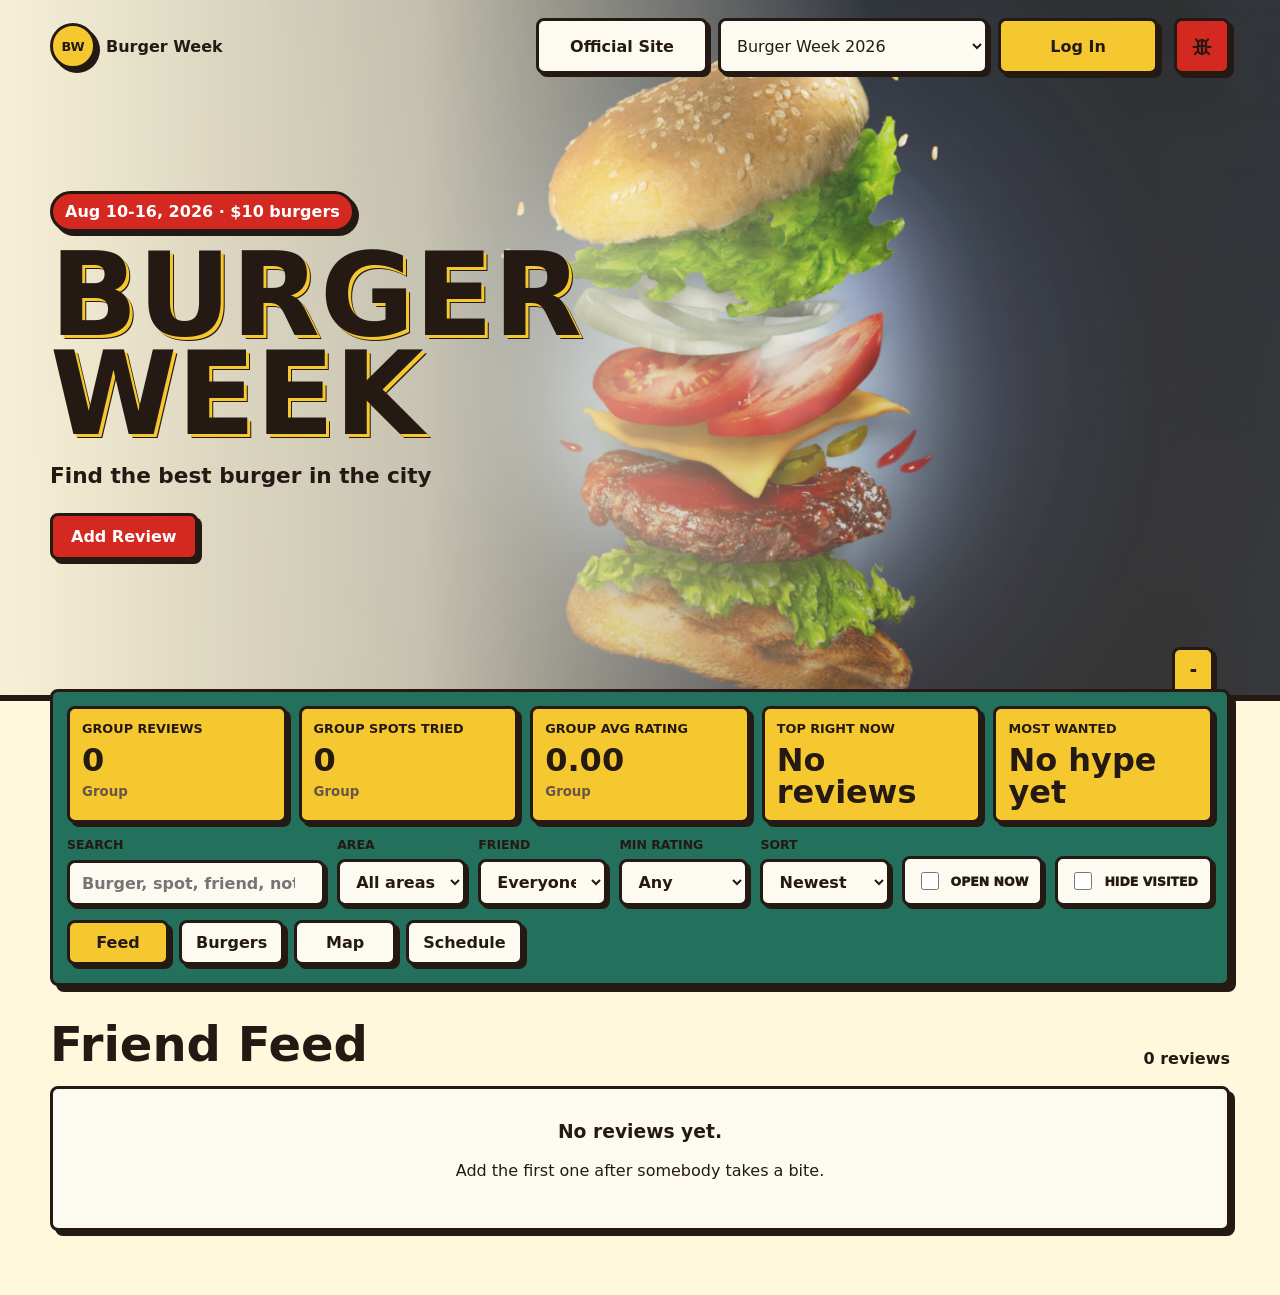
==== index.html @ 5ece4296 "force centering of vertical photos" ====
<!doctype html>
<html lang="en">
  <head>
    <meta charset="utf-8">
    <meta name="viewport" content="width=device-width, initial-scale=1">
    <meta name="theme-color" content="#f6c82f">
    <title>Burger Week</title>
    <link rel="icon" href="assets/icon.svg" type="image/svg+xml">
    <link rel="manifest" href="manifest.webmanifest">
    <link rel="stylesheet" href="assets/vendor/leaflet/leaflet.css">
    <link rel="stylesheet" href="styles.css?v=70">
  </head>
  <body>
    <header class="hero">
      <img src="assets/burger-counter-hero.png" alt="" class="hero-art">
      <div class="hero-shade"></div>
      <nav class="topbar" aria-label="Primary">
        <div class="topbar-brand-row">
          <a class="brand" href="#feed" aria-label="Burger Week home">
            <span class="brand-mark" aria-hidden="true">BW</span>
            <span>Burger Week</span>
          </a>
          <button class="feedback-button" id="feedbackButton" type="button" aria-label="Report a bug or request a feature">
            <svg viewBox="0 0 24 24" aria-hidden="true" focusable="false">
              <path d="M8 7.5 6 5.5M16 7.5l2-2M6 13H3.5M20.5 13H18M7 18l-2 2M17 18l2 2"></path>
              <path d="M8 10a4 4 0 0 1 8 0v6a4 4 0 0 1-8 0z"></path>
              <path d="M8 12h8M12 7v13"></path>
            </svg>
          </button>
        </div>
        <div class="topbar-actions">
          <a class="event-link" href="https://everout.com/portland/events/the-portland-mercurys-burger-week-2026/e222750/" target="_blank" rel="noreferrer">Official Site</a>
          <select id="eventPicker" aria-label="Event">
            <option value="burger-week-2026">Burger Week 2026</option>
            <!-- <option value="future-week-template">Future Week Template</option> -->
          </select>
          <button class="auth-button" id="authButton" type="button">Log In</button>
        </div>
      </nav>
      <div class="hero-copy">
        <p class="eyebrow">Aug 10-16, 2026 · $10 burgers</p>
        <h1>Burger Week</h1>
        <p class="lede">Find the best burger in the city</p>
        <button class="primary-action" id="openComposer" type="button">Add Review</button>
      </div>
    </header>

    <main>
      <section class="issue-banner" aria-label="Outstanding issues" hidden>
        <strong>Outstanding issues</strong>
      </section>

      <p class="app-status" id="appStatus" hidden></p>

      <section class="controls-band" id="controlsBand" aria-label="Review controls">
        <button class="controls-toggle" id="controlsToggle" type="button" aria-expanded="true" aria-controls="controlsContent" aria-label="Collapse stats and filters">
          <span aria-hidden="true">-</span>
        </button>
        <div class="controls-content" id="controlsContent">
          <div class="stats-grid" id="statsGrid"></div>
          <div class="toolbar">
            <label class="search">
              <span>Search</span>
              <input id="searchInput" type="search" placeholder="Burger, spot, friend, notes">
            </label>
            <label>
              <span>Area</span>
              <select id="neighborhoodFilter"></select>
            </label>
            <label>
              <span>Friend</span>
              <select id="friendFilter"></select>
            </label>
            <label>
              <span>Min rating</span>
              <select id="ratingFilter">
                <option value="0">Any</option>
                <option value="5">5 stars</option>
                <option value="4">4+ stars</option>
                <option value="3">3+ stars</option>
              </select>
            </label>
            <label>
              <span>Sort</span>
              <select id="sortSelect">
                <option value="recent">Newest</option>
                <option value="rating">Highest rated</option>
                <option value="restaurant">Restaurant A-Z</option>
                <option value="available">Available soonest</option>
              </select>
            </label>
            <label class="filter-check">
              <input id="openNowFilter" type="checkbox">
              <span>Open now</span>
            </label>
            <label class="filter-check">
              <input id="hideVisitedFilter" type="checkbox">
              <span>Hide visited</span>
            </label>
          </div>
        </div>
        <div class="tabs" role="tablist" aria-label="Views">
          <button class="tab is-active" type="button" data-view="feed" role="tab" aria-selected="true">Feed</button>
          <button class="tab" type="button" data-view="burgers" role="tab" aria-selected="false">Burgers</button>
          <button class="tab" type="button" data-view="map" role="tab" aria-selected="false">Map</button>
          <button class="tab" type="button" data-view="calendar" role="tab" aria-selected="false">Schedule</button>
        </div>
      </section>

      <section id="feedView" class="view is-active" aria-labelledby="feedTitle">
        <div class="section-heading">
          <h2 id="feedTitle">Friend Feed</h2>
          <p id="resultCount"></p>
        </div>
        <div class="review-grid" id="reviewGrid"></div>
      </section>

      <section id="burgersView" class="view" aria-labelledby="burgersTitle">
        <div class="section-heading">
          <h2 id="burgersTitle">Burger Board</h2>
          <p>Examine the options, mark the ones you want, hide the ones you don't.</p>
        </div>
        <div class="hype-list" id="hypeList" aria-label="Most hyped burgers"></div>
        <div class="board-filter-bar" aria-label="Burger Board filters">
          <select id="wantScopeFilter" aria-label="Filter Burger Board by wants">
            <option value="all">Show all burgers</option>
            <option value="personal">Show my wants</option>
            <option value="group">Show all wants</option>
          </select>
        </div>
        <div class="burger-list" id="burgerList"></div>
      </section>

      <section id="mapView" class="view" aria-labelledby="mapTitle">
        <div class="section-heading">
          <div>
            <h2 id="mapTitle">Map Preview</h2>
            <p>Grouped by area for fast route planning.</p>
          </div>
        </div>
        <fieldset class="map-options" aria-label="Map popup details">
          <legend>Map Details</legend>
          <label>
            <input type="checkbox" data-map-popup-option="hours" checked>
            <span>Show Hours</span>
          </label>
          <label>
            <input type="checkbox" data-map-popup-option="image">
            <span>Show Image</span>
          </label>
          <label>
            <input type="checkbox" data-map-popup-option="description" checked>
            <span>Show Description</span>
          </label>
          <label>
            <input type="checkbox" data-map-popup-option="avgRating" checked>
            <span>Show Avg Rating</span>
          </label>
          <label>
            <input type="checkbox" data-map-popup-option="totalVisitors" checked>
            <span>Show Total Visitors</span>
          </label>
          <label>
            <input type="checkbox" data-map-popup-option="mostWanted" checked>
            <span>Show Most Wanted</span>
          </label>
        </fieldset>
        <div class="map-shell">
          <div class="map-stage">
            <div class="portland-map" id="mapPins" aria-label="Burger locations by area"></div>
            <button class="map-fullscreen-toggle" id="mapFullscreenToggle" type="button" aria-pressed="false" aria-label="Open full screen map">
              <svg class="map-expand-icon" viewBox="0 0 24 24" aria-hidden="true" focusable="false">
                <path d="M8 3H3v5M16 3h5v5M8 21H3v-5M21 16v5h-5"></path>
                <path d="M3 3l6 6M21 3l-6 6M3 21l6-6M21 21l-6-6"></path>
              </svg>
              <svg class="map-collapse-icon" viewBox="0 0 24 24" aria-hidden="true" focusable="false">
                <path d="M9 3v6H3M15 3v6h6M9 21v-6H3M15 21v-6h6"></path>
                <path d="M9 9 3 3M15 9l6-6M9 15l-6 6M15 15l6 6"></path>
              </svg>
            </button>
          </div>
          <aside class="map-list" id="mapList"></aside>
        </div>
      </section>

      <section id="calendarView" class="view" aria-labelledby="calendarTitle">
        <div class="section-heading">
          <div>
            <h2 id="calendarTitle">Schedule</h2>
            <p>Track where you went and what you want to hit next.</p>
          </div>
          <button class="primary-action schedule-open-button" id="openScheduleForm" type="button">
            <span aria-hidden="true">+</span>
            <span>Add Stop</span>
          </button>
        </div>
        <div class="schedule-toolbar" aria-label="Schedule browser">
          <label>
            <span>Schedule</span>
            <select id="scheduleOwnerFilter"></select>
          </label>
        </div>
        <div class="schedule-day-tabs" id="scheduleDayTabs" role="tablist" aria-label="Schedule days"></div>
        <div class="schedule-list" id="scheduleList"></div>
      </section>
    </main>

    <button class="back-to-section" id="backToSection" type="button" aria-label="Back to current board heading" hidden>
      <span aria-hidden="true">↑</span>
      <span>Top</span>
    </button>

    <dialog id="reviewDialog" class="review-dialog">
      <form id="reviewForm" method="dialog">
        <div class="dialog-top">
          <h2 id="reviewDialogTitle">Add a Review</h2>
          <button class="icon-button" type="button" id="closeComposer" aria-label="Close">x</button>
        </div>
        <label>
          <span>Posting as</span>
          <input id="reviewerInput" name="reviewer" required readonly placeholder="Log in first">
        </label>
        <label>
          <span>Burger</span>
          <select id="burgerSelect" name="burgerId" required></select>
        </label>
        <fieldset class="star-field">
          <legend>Rating</legend>
          <div class="rating-scale-value">
            <output id="ratingOutput" for="starInput">5.00</output>
            <span>stars</span>
          </div>
          <input class="rating-slider" id="starInput" type="range" min="0" max="5" step="0.25" value="5" aria-label="Rating out of 5">
          <div class="rating-scale-labels" aria-hidden="true">
            <span>0</span>
            <span>5</span>
          </div>
          <input id="ratingInput" name="rating" type="hidden" value="5">
        </fieldset>
        <label>
          <span>Photo</span>
          <input id="photoInput" name="photo" type="file" accept="image/*">
        </label>
        <label>
          <span>Wait time</span>
          <select id="waitTimeInput" name="waitTime">
            <option value="">Not sure</option>
            <option value="immediate">Immediate (0-5 minutes)</option>
            <option value="standard">Standard (5-15 minutes)</option>
            <option value="long">Long (15-30 minutes)</option>
            <option value="very-long">Very Long (30+ minutes)</option>
          </select>
        </label>
        <p class="dialog-note review-status" id="reviewStatus" hidden></p>
        <label>
          <span>Notes</span>
          <textarea id="notesInput" name="notes" rows="4" placeholder="Sauce, texture, line length, would-order-again energy"></textarea>
        </label>
        <div class="dialog-actions">
          <button class="ghost-button" type="button" id="clearLocalData">Clear Local Reviews</button>
          <button class="primary-action" type="submit" id="postReviewButton" data-loading-label="Posting...">
            <span class="button-spinner" aria-hidden="true"></span>
            <span class="button-label">Post Review</span>
          </button>
        </div>
      </form>
    </dialog>

    <dialog id="loginDialog" class="review-dialog">
      <form id="loginForm" method="dialog">
        <div class="dialog-top">
          <h2>Log In</h2>
          <button class="icon-button" type="button" id="closeLogin" aria-label="Close">x</button>
        </div>
        <label>
          <span>Display name</span>
          <input id="loginNameInput" name="displayName" autocomplete="nickname" placeholder="Shown on reviews">
        </label>
        <label>
          <span>Email</span>
          <input id="loginEmailInput" name="email" type="email" autocomplete="email" required placeholder="you@example.com">
        </label>
        <label>
          <span>Password</span>
          <input id="loginPasswordInput" name="password" type="password" autocomplete="current-password" placeholder="Your password">
        </label>
        <p class="dialog-note" id="authStatus">Log in with email and password, or create an account if this is your first Burger Week visit.</p>
        <section class="profile-panel" aria-label="Hidden burgers">
          <div class="profile-panel-heading">
            <h3>Hidden Burgers</h3>
            <span id="hiddenCount">0 hidden</span>
          </div>
          <div class="hidden-list" id="hiddenList"></div>
        </section>
        <button class="text-button" type="button" id="resetPasswordButton">Forgot password?</button>
        <div class="dialog-actions">
          <button class="ghost-button" type="button" id="logoutButton">Log Out</button>
          <div class="auth-submit-actions">
            <button class="ghost-button test-login-button" type="button" id="testLoginButton" hidden>Continue as Test</button>
            <button class="ghost-button" type="submit" name="authIntent" value="signup">Create Account</button>
            <button class="primary-action" type="submit" name="authIntent" value="login">Log In</button>
          </div>
        </div>
      </form>
    </dialog>

    <dialog id="waitDialog" class="review-dialog">
      <form id="waitForm" method="dialog">
        <div class="dialog-top">
          <h2>Report Wait</h2>
          <button class="icon-button" type="button" id="closeWaitDialog" aria-label="Close">x</button>
        </div>
        <p class="dialog-note" id="waitBurgerName"></p>
        <label>
          <span>Wait time</span>
          <select id="waitReportSelect" name="waitTime" required>
            <option value="immediate">Immediate (0-5 minutes)</option>
            <option value="standard">Standard (5-15 minutes)</option>
            <option value="long">Long (15-30 minutes)</option>
            <option value="very-long">Very Long (30+ minutes)</option>
          </select>
        </label>
        <label>
          <span>Note</span>
          <textarea id="waitReportNoteInput" name="note" rows="3" placeholder="Line moved fast, ordering took a while, kitchen backed up"></textarea>
        </label>
        <div class="dialog-actions">
          <button class="ghost-button" type="button" id="cancelWaitReport">Cancel</button>
          <button class="primary-action" type="submit">Save Wait</button>
        </div>
      </form>
    </dialog>

    <dialog id="scheduleDialog" class="review-dialog schedule-dialog">
      <form class="schedule-form" id="scheduleForm" method="dialog">
        <div class="dialog-top schedule-dialog-top">
          <h2>Add Stop</h2>
          <button class="icon-button" type="button" id="closeScheduleForm" aria-label="Close">x</button>
        </div>
        <label>
          <span>Stop</span>
          <select id="scheduleBurgerSelect" name="burgerId" required></select>
        </label>
        <label>
          <span>Date</span>
          <input id="scheduleDateInput" name="date" type="date" required>
        </label>
        <label>
          <span>Time</span>
          <input id="scheduleTimeInput" name="time" type="time" required>
        </label>
        <label>
          <span>Status</span>
          <select id="scheduleStatusSelect" name="status">
            <option value="planned">Planned</option>
            <option value="visited">Visited</option>
          </select>
        </label>
        <label class="schedule-note-field">
          <span>Note</span>
          <input id="scheduleNoteInput" name="note" placeholder="Morning stop, 2:00 plan, quick snack run">
        </label>
        <div class="dialog-actions">
          <button class="ghost-button" type="button" id="cancelScheduleStop">Cancel</button>
          <button class="primary-action" type="submit">Add Stop</button>
        </div>
      </form>
    </dialog>

    <dialog id="feedbackDialog" class="review-dialog feedback-dialog">
      <form id="feedbackForm" method="dialog">
        <div class="dialog-top">
          <h2>Send Feedback</h2>
          <button class="icon-button" type="button" id="closeFeedbackDialog" aria-label="Close">x</button>
        </div>
        <fieldset class="feedback-type-field">
          <legend>Type</legend>
          <label>
            <input type="radio" name="feedbackType" value="bug" checked>
            <span>Bug report</span>
          </label>
          <label>
            <input type="radio" name="feedbackType" value="feature">
            <span>Feature request</span>
          </label>
        </fieldset>
        <label>
          <span>Message</span>
          <textarea id="feedbackMessageInput" name="message" rows="5" required placeholder="What happened, or what would you like to see?"></textarea>
        </label>
        <p class="dialog-note feedback-status" id="feedbackStatus" hidden></p>
        <div class="dialog-actions">
          <button class="ghost-button" type="button" id="cancelFeedback">Cancel</button>
          <button class="primary-action" type="submit" id="submitFeedbackButton" data-loading-label="Sending...">
            <span class="button-spinner" aria-hidden="true"></span>
            <span class="button-label">Send Feedback</span>
          </button>
        </div>
      </form>
    </dialog>

    <dialog id="imageDialog" class="image-dialog" aria-label="Burger photo preview">
      <button class="image-dialog-close" id="closeImageDialog" type="button" aria-label="Close photo preview">x</button>
      <figure>
        <img id="imageDialogPhoto" src="" alt="">
        <figcaption id="imageDialogCaption"></figcaption>
      </figure>
    </dialog>

    <template id="emptyTemplate">
      <div class="empty-state">
        <h3>No reviews yet.</h3>
        <p>Add the first one after somebody takes a bite.</p>
      </div>
    </template>

    <script src="https://cdn.jsdelivr.net/npm/@supabase/supabase-js@2.110.9/dist/umd/supabase.min.js" defer></script>
    <script src="assets/vendor/leaflet/leaflet.js" defer></script>
    <script src="config/supabase.js" defer></script>
    <script src="app.js?v=70" defer></script>
  </body>
</html>
---- assets/vendor/leaflet/leaflet.css ----
/* required styles */

.leaflet-pane,
.leaflet-tile,
.leaflet-marker-icon,
.leaflet-marker-shadow,
.leaflet-tile-container,
.leaflet-pane > svg,
.leaflet-pane > canvas,
.leaflet-zoom-box,
.leaflet-image-layer,
.leaflet-layer {
	position: absolute;
	left: 0;
	top: 0;
	}
.leaflet-container {
	overflow: hidden;
	}
.leaflet-tile,
.leaflet-marker-icon,
.leaflet-marker-shadow {
	-webkit-user-select: none;
	   -moz-user-select: none;
	        user-select: none;
	  -webkit-user-drag: none;
	}
/* Prevents IE11 from highlighting tiles in blue */
.leaflet-tile::selection {
	background: transparent;
}
/* Safari renders non-retina tile on retina better with this, but Chrome is worse */
.leaflet-safari .leaflet-tile {
	image-rendering: -webkit-optimize-contrast;
	}
/* hack that prevents hw layers "stretching" when loading new tiles */
.leaflet-safari .leaflet-tile-container {
	width: 1600px;
	height: 1600px;
	-webkit-transform-origin: 0 0;
	}
.leaflet-marker-icon,
.leaflet-marker-shadow {
	display: block;
	}
/* .leaflet-container svg: reset svg max-width decleration shipped in Joomla! (joomla.org) 3.x */
/* .leaflet-container img: map is broken in FF if you have max-width: 100% on tiles */
.leaflet-container .leaflet-overlay-pane svg {
	max-width: none !important;
	max-height: none !important;
	}
.leaflet-container .leaflet-marker-pane img,
.leaflet-container .leaflet-shadow-pane img,
.leaflet-container .leaflet-tile-pane img,
.leaflet-container img.leaflet-image-layer,
.leaflet-container .leaflet-tile {
	max-width: none !important;
	max-height: none !important;
	width: auto;
	padding: 0;
	}

.leaflet-container img.leaflet-tile {
	/* See: https://bugs.chromium.org/p/chromium/issues/detail?id=600120 */
	mix-blend-mode: plus-lighter;
}

.leaflet-container.leaflet-touch-zoom {
	-ms-touch-action: pan-x pan-y;
	touch-action: pan-x pan-y;
	}
.leaflet-container.leaflet-touch-drag {
	-ms-touch-action: pinch-zoom;
	/* Fallback for FF which doesn't support pinch-zoom */
	touch-action: none;
	touch-action: pinch-zoom;
}
.leaflet-container.leaflet-touch-drag.leaflet-touch-zoom {
	-ms-touch-action: none;
	touch-action: none;
}
.leaflet-container {
	-webkit-tap-highlight-color: transparent;
}
.leaflet-container a {
	-webkit-tap-highlight-color: rgba(51, 181, 229, 0.4);
}
.leaflet-tile {
	filter: inherit;
	visibility: hidden;
	}
.leaflet-tile-loaded {
	visibility: inherit;
	}
.leaflet-zoom-box {
	width: 0;
	height: 0;
	-moz-box-sizing: border-box;
	     box-sizing: border-box;
	z-index: 800;
	}
/* workaround for https://bugzilla.mozilla.org/show_bug.cgi?id=888319 */
.leaflet-overlay-pane svg {
	-moz-user-select: none;
	}

.leaflet-pane         { z-index: 400; }

.leaflet-tile-pane    { z-index: 200; }
.leaflet-overlay-pane { z-index: 400; }
.leaflet-shadow-pane  { z-index: 500; }
.leaflet-marker-pane  { z-index: 600; }
.leaflet-tooltip-pane   { z-index: 650; }
.leaflet-popup-pane   { z-index: 700; }

.leaflet-map-pane canvas { z-index: 100; }
.leaflet-map-pane svg    { z-index: 200; }

.leaflet-vml-shape {
	width: 1px;
	height: 1px;
	}
.lvml {
	behavior: url(#default#VML);
	display: inline-block;
	position: absolute;
	}


/* control positioning */

.leaflet-control {
	position: relative;
	z-index: 800;
	pointer-events: visiblePainted; /* IE 9-10 doesn't have auto */
	pointer-events: auto;
	}
.leaflet-top,
.leaflet-bottom {
	position: absolute;
	z-index: 1000;
	pointer-events: none;
	}
.leaflet-top {
	top: 0;
	}
.leaflet-right {
	right: 0;
	}
.leaflet-bottom {
	bottom: 0;
	}
.leaflet-left {
	left: 0;
	}
.leaflet-control {
	float: left;
	clear: both;
	}
.leaflet-right .leaflet-control {
	float: right;
	}
.leaflet-top .leaflet-control {
	margin-top: 10px;
	}
.leaflet-bottom .leaflet-control {
	margin-bottom: 10px;
	}
.leaflet-left .leaflet-control {
	margin-left: 10px;
	}
.leaflet-right .leaflet-control {
	margin-right: 10px;
	}


/* zoom and fade animations */

.leaflet-fade-anim .leaflet-popup {
	opacity: 0;
	-webkit-transition: opacity 0.2s linear;
	   -moz-transition: opacity 0.2s linear;
	        transition: opacity 0.2s linear;
	}
.leaflet-fade-anim .leaflet-map-pane .leaflet-popup {
	opacity: 1;
	}
.leaflet-zoom-animated {
	-webkit-transform-origin: 0 0;
	    -ms-transform-origin: 0 0;
	        transform-origin: 0 0;
	}
svg.leaflet-zoom-animated {
	will-change: transform;
}

.leaflet-zoom-anim .leaflet-zoom-animated {
	-webkit-transition: -webkit-transform 0.25s cubic-bezier(0,0,0.25,1);
	   -moz-transition:    -moz-transform 0.25s cubic-bezier(0,0,0.25,1);
	        transition:         transform 0.25s cubic-bezier(0,0,0.25,1);
	}
.leaflet-zoom-anim .leaflet-tile,
.leaflet-pan-anim .leaflet-tile {
	-webkit-transition: none;
	   -moz-transition: none;
	        transition: none;
	}

.leaflet-zoom-anim .leaflet-zoom-hide {
	visibility: hidden;
	}


/* cursors */

.leaflet-interactive {
	cursor: pointer;
	}
.leaflet-grab {
	cursor: -webkit-grab;
	cursor:    -moz-grab;
	cursor:         grab;
	}
.leaflet-crosshair,
.leaflet-crosshair .leaflet-interactive {
	cursor: crosshair;
	}
.leaflet-popup-pane,
.leaflet-control {
	cursor: auto;
	}
.leaflet-dragging .leaflet-grab,
.leaflet-dragging .leaflet-grab .leaflet-interactive,
.leaflet-dragging .leaflet-marker-draggable {
	cursor: move;
	cursor: -webkit-grabbing;
	cursor:    -moz-grabbing;
	cursor:         grabbing;
	}

/* marker & overlays interactivity */
.leaflet-marker-icon,
.leaflet-marker-shadow,
.leaflet-image-layer,
.leaflet-pane > svg path,
.leaflet-tile-container {
	pointer-events: none;
	}

.leaflet-marker-icon.leaflet-interactive,
.leaflet-image-layer.leaflet-interactive,
.leaflet-pane > svg path.leaflet-interactive,
svg.leaflet-image-layer.leaflet-interactive path {
	pointer-events: visiblePainted; /* IE 9-10 doesn't have auto */
	pointer-events: auto;
	}

/* visual tweaks */

.leaflet-container {
	background: #ddd;
	outline-offset: 1px;
	}
.leaflet-container a {
	color: #0078A8;
	}
.leaflet-zoom-box {
	border: 2px dotted #38f;
	background: rgba(255,255,255,0.5);
	}


/* general typography */
.leaflet-container {
	font-family: "Helvetica Neue", Arial, Helvetica, sans-serif;
	font-size: 12px;
	font-size: 0.75rem;
	line-height: 1.5;
	}


/* general toolbar styles */

.leaflet-bar {
	box-shadow: 0 1px 5px rgba(0,0,0,0.65);
	border-radius: 4px;
	}
.leaflet-bar a {
	background-color: #fff;
	border-bottom: 1px solid #ccc;
	width: 26px;
	height: 26px;
	line-height: 26px;
	display: block;
	text-align: center;
	text-decoration: none;
	color: black;
	}
.leaflet-bar a,
.leaflet-control-layers-toggle {
	background-position: 50% 50%;
	background-repeat: no-repeat;
	display: block;
	}
.leaflet-bar a:hover,
.leaflet-bar a:focus {
	background-color: #f4f4f4;
	}
.leaflet-bar a:first-child {
	border-top-left-radius: 4px;
	border-top-right-radius: 4px;
	}
.leaflet-bar a:last-child {
	border-bottom-left-radius: 4px;
	border-bottom-right-radius: 4px;
	border-bottom: none;
	}
.leaflet-bar a.leaflet-disabled {
	cursor: default;
	background-color: #f4f4f4;
	color: #bbb;
	}

.leaflet-touch .leaflet-bar a {
	width: 30px;
	height: 30px;
	line-height: 30px;
	}
.leaflet-touch .leaflet-bar a:first-child {
	border-top-left-radius: 2px;
	border-top-right-radius: 2px;
	}
.leaflet-touch .leaflet-bar a:last-child {
	border-bottom-left-radius: 2px;
	border-bottom-right-radius: 2px;
	}

/* zoom control */

.leaflet-control-zoom-in,
.leaflet-control-zoom-out {
	font: bold 18px 'Lucida Console', Monaco, monospace;
	text-indent: 1px;
	}

.leaflet-touch .leaflet-control-zoom-in, .leaflet-touch .leaflet-control-zoom-out  {
	font-size: 22px;
	}


/* layers control */

.leaflet-control-layers {
	box-shadow: 0 1px 5px rgba(0,0,0,0.4);
	background: #fff;
	border-radius: 5px;
	}
.leaflet-control-layers-toggle {
	background-image: url(images/layers.png);
	width: 36px;
	height: 36px;
	}
.leaflet-retina .leaflet-control-layers-toggle {
	background-image: url(images/layers-2x.png);
	background-size: 26px 26px;
	}
.leaflet-touch .leaflet-control-layers-toggle {
	width: 44px;
	height: 44px;
	}
.leaflet-control-layers .leaflet-control-layers-list,
.leaflet-control-layers-expanded .leaflet-control-layers-toggle {
	display: none;
	}
.leaflet-control-layers-expanded .leaflet-control-layers-list {
	display: block;
	position: relative;
	}
.leaflet-control-layers-expanded {
	padding: 6px 10px 6px 6px;
	color: #333;
	background: #fff;
	}
.leaflet-control-layers-scrollbar {
	overflow-y: scroll;
	overflow-x: hidden;
	padding-right: 5px;
	}
.leaflet-control-layers-selector {
	margin-top: 2px;
	position: relative;
	top: 1px;
	}
.leaflet-control-layers label {
	display: block;
	font-size: 13px;
	font-size: 1.08333em;
	}
.leaflet-control-layers-separator {
	height: 0;
	border-top: 1px solid #ddd;
	margin: 5px -10px 5px -6px;
	}

/* Default icon URLs */
.leaflet-default-icon-path { /* used only in path-guessing heuristic, see L.Icon.Default */
	background-image: url(images/marker-icon.png);
	}


/* attribution and scale controls */

.leaflet-container .leaflet-control-attribution {
	background: #fff;
	background: rgba(255, 255, 255, 0.8);
	margin: 0;
	}
.leaflet-control-attribution,
.leaflet-control-scale-line {
	padding: 0 5px;
	color: #333;
	line-height: 1.4;
	}
.leaflet-control-attribution a {
	text-decoration: none;
	}
.leaflet-control-attribution a:hover,
.leaflet-control-attribution a:focus {
	text-decoration: underline;
	}
.leaflet-attribution-flag {
	display: inline !important;
	vertical-align: baseline !important;
	width: 1em;
	height: 0.6669em;
	}
.leaflet-left .leaflet-control-scale {
	margin-left: 5px;
	}
.leaflet-bottom .leaflet-control-scale {
	margin-bottom: 5px;
	}
.leaflet-control-scale-line {
	border: 2px solid #777;
	border-top: none;
	line-height: 1.1;
	padding: 2px 5px 1px;
	white-space: nowrap;
	-moz-box-sizing: border-box;
	     box-sizing: border-box;
	background: rgba(255, 255, 255, 0.8);
	text-shadow: 1px 1px #fff;
	}
.leaflet-control-scale-line:not(:first-child) {
	border-top: 2px solid #777;
	border-bottom: none;
	margin-top: -2px;
	}
.leaflet-control-scale-line:not(:first-child):not(:last-child) {
	border-bottom: 2px solid #777;
	}

.leaflet-touch .leaflet-control-attribution,
.leaflet-touch .leaflet-control-layers,
.leaflet-touch .leaflet-bar {
	box-shadow: none;
	}
.leaflet-touch .leaflet-control-layers,
.leaflet-touch .leaflet-bar {
	border: 2px solid rgba(0,0,0,0.2);
	background-clip: padding-box;
	}


/* popup */

.leaflet-popup {
	position: absolute;
	text-align: center;
	margin-bottom: 20px;
	}
.leaflet-popup-content-wrapper {
	padding: 1px;
	text-align: left;
	border-radius: 12px;
	}
.leaflet-popup-content {
	margin: 13px 24px 13px 20px;
	line-height: 1.3;
	font-size: 13px;
	font-size: 1.08333em;
	min-height: 1px;
	}
.leaflet-popup-content p {
	margin: 17px 0;
	margin: 1.3em 0;
	}
.leaflet-popup-tip-container {
	width: 40px;
	height: 20px;
	position: absolute;
	left: 50%;
	margin-top: -1px;
	margin-left: -20px;
	overflow: hidden;
	pointer-events: none;
	}
.leaflet-popup-tip {
	width: 17px;
	height: 17px;
	padding: 1px;

	margin: -10px auto 0;
	pointer-events: auto;

	-webkit-transform: rotate(45deg);
	   -moz-transform: rotate(45deg);
	    -ms-transform: rotate(45deg);
	        transform: rotate(45deg);
	}
.leaflet-popup-content-wrapper,
.leaflet-popup-tip {
	background: white;
	color: #333;
	box-shadow: 0 3px 14px rgba(0,0,0,0.4);
	}
.leaflet-container a.leaflet-popup-close-button {
	position: absolute;
	top: 0;
	right: 0;
	border: none;
	text-align: center;
	width: 24px;
	height: 24px;
	font: 16px/24px Tahoma, Verdana, sans-serif;
	color: #757575;
	text-decoration: none;
	background: transparent;
	}
.leaflet-container a.leaflet-popup-close-button:hover,
.leaflet-container a.leaflet-popup-close-button:focus {
	color: #585858;
	}
.leaflet-popup-scrolled {
	overflow: auto;
	}

.leaflet-oldie .leaflet-popup-content-wrapper {
	-ms-zoom: 1;
	}
.leaflet-oldie .leaflet-popup-tip {
	width: 24px;
	margin: 0 auto;

	-ms-filter: "progid:DXImageTransform.Microsoft.Matrix(M11=0.70710678, M12=0.70710678, M21=-0.70710678, M22=0.70710678)";
	filter: progid:DXImageTransform.Microsoft.Matrix(M11=0.70710678, M12=0.70710678, M21=-0.70710678, M22=0.70710678);
	}

.leaflet-oldie .leaflet-control-zoom,
.leaflet-oldie .leaflet-control-layers,
.leaflet-oldie .leaflet-popup-content-wrapper,
.leaflet-oldie .leaflet-popup-tip {
	border: 1px solid #999;
	}


/* div icon */

.leaflet-div-icon {
	background: #fff;
	border: 1px solid #666;
	}


/* Tooltip */
/* Base styles for the element that has a tooltip */
.leaflet-tooltip {
	position: absolute;
	padding: 6px;
	background-color: #fff;
	border: 1px solid #fff;
	border-radius: 3px;
	color: #222;
	white-space: nowrap;
	-webkit-user-select: none;
	-moz-user-select: none;
	-ms-user-select: none;
	user-select: none;
	pointer-events: none;
	box-shadow: 0 1px 3px rgba(0,0,0,0.4);
	}
.leaflet-tooltip.leaflet-interactive {
	cursor: pointer;
	pointer-events: auto;
	}
.leaflet-tooltip-top:before,
.leaflet-tooltip-bottom:before,
.leaflet-tooltip-left:before,
.leaflet-tooltip-right:before {
	position: absolute;
	pointer-events: none;
	border: 6px solid transparent;
	background: transparent;
	content: "";
	}

/* Directions */

.leaflet-tooltip-bottom {
	margin-top: 6px;
}
.leaflet-tooltip-top {
	margin-top: -6px;
}
.leaflet-tooltip-bottom:before,
.leaflet-tooltip-top:before {
	left: 50%;
	margin-left: -6px;
	}
.leaflet-tooltip-top:before {
	bottom: 0;
	margin-bottom: -12px;
	border-top-color: #fff;
	}
.leaflet-tooltip-bottom:before {
	top: 0;
	margin-top: -12px;
	margin-left: -6px;
	border-bottom-color: #fff;
	}
.leaflet-tooltip-left {
	margin-left: -6px;
}
.leaflet-tooltip-right {
	margin-left: 6px;
}
.leaflet-tooltip-left:before,
.leaflet-tooltip-right:before {
	top: 50%;
	margin-top: -6px;
	}
.leaflet-tooltip-left:before {
	right: 0;
	margin-right: -12px;
	border-left-color: #fff;
	}
.leaflet-tooltip-right:before {
	left: 0;
	margin-left: -12px;
	border-right-color: #fff;
	}

/* Printing */

@media print {
	/* Prevent printers from removing background-images of controls. */
	.leaflet-control {
		-webkit-print-color-adjust: exact;
		print-color-adjust: exact;
		}
	}
---- styles.css ----
:root {
  color-scheme: light;
  --bun: #f6c82f;
  --bun-deep: #df9e18;
  --ketchup: #d32920;
  --ketchup-dark: #9f1d18;
  --pickle: #23705d;
  --pickle-bright: #2f9f8a;
  --ink: #251914;
  --paper: #fff8dd;
  --plate: #fdfbf1;
  --shadow: rgba(37, 25, 20, 0.22);
  --line: 3px solid var(--ink);
  font-family: Inter, ui-sans-serif, system-ui, -apple-system, BlinkMacSystemFont, "Segoe UI", sans-serif;
}

* {
  box-sizing: border-box;
}

html {
  scroll-behavior: smooth;
}

body {
  margin: 0;
  background: var(--paper);
  color: var(--ink);
}

button,
input,
select,
textarea {
  font: inherit;
}

button {
  cursor: pointer;
}

.hero {
  position: relative;
  min-height: clamp(560px, 76vh, 740px);
  overflow: hidden;
  border-bottom: 6px solid var(--ink);
  isolation: isolate;
}

.hero-art,
.hero-shade {
  position: absolute;
  inset: 0;
}

.hero-art {
  width: 100%;
  height: 100%;
  object-fit: cover;
  object-position: center;
  z-index: -2;
}

.hero-shade {
  background:
    linear-gradient(90deg, rgba(255, 248, 221, 0.97) 0%, rgba(255, 248, 221, 0.76) 33%, rgba(255, 248, 221, 0.16) 68%),
    linear-gradient(0deg, rgba(37, 25, 20, 0.28), rgba(37, 25, 20, 0));
  z-index: -1;
}

.topbar {
  display: grid;
  grid-template-columns: auto minmax(0, 1fr) auto;
  align-items: center;
  gap: 16px;
  width: min(1180px, calc(100% - 32px));
  margin: 0 auto;
  padding: 18px 0;
}

.topbar-brand-row {
  display: contents;
  min-width: 0;
}

.brand {
  display: inline-flex;
  align-items: center;
  gap: 10px;
  color: var(--ink);
  font-weight: 900;
  text-decoration: none;
  letter-spacing: 0;
}

.brand-mark {
  display: grid;
  place-items: center;
  width: 46px;
  height: 46px;
  border: var(--line);
  border-radius: 50%;
  background: var(--bun);
  box-shadow: 4px 4px 0 var(--ink);
  font-size: 0.8rem;
}

.topbar select,
.auth-button,
.feedback-button,
.event-link,
.toolbar input,
.toolbar select,
.review-dialog input,
.review-dialog select,
.review-dialog textarea {
  width: 100%;
  min-height: 44px;
  border: var(--line);
  border-radius: 8px;
  background: var(--plate);
  color: var(--ink);
  padding: 10px 12px;
  box-shadow: 3px 3px 0 var(--ink);
}

.topbar-actions {
  display: flex;
  align-items: center;
  justify-content: flex-end;
  grid-column: 2;
  grid-row: 1;
  gap: 10px;
  min-width: 0;
  width: 100%;
}

.topbar select {
  max-width: 230px;
}

.event-link,
.auth-button,
.feedback-button {
  display: inline-grid;
  place-items: center;
  min-height: 44px;
  padding: 8px 12px;
  text-decoration: none;
  font-weight: 900;
}

.event-link {
  background: var(--plate);
  color: var(--ink);
}

.auth-button {
  background: var(--bun);
}

.feedback-button {
  grid-column: 3;
  grid-row: 1;
  width: 48px;
  min-width: 48px;
  padding: 8px;
  background: var(--ketchup);
  color: white;
}

.feedback-button svg {
  width: 24px;
  height: 24px;
  fill: none;
  stroke: currentColor;
  stroke-width: 2.2;
  stroke-linecap: round;
  stroke-linejoin: round;
}

@media (min-width: 721px) {
  .topbar-actions > * {
    flex: 0 0 auto;
  }

  .event-link,
  .topbar select,
  .feedback-button,
  .auth-button {
    height: 56px;
    min-height: 56px;
    white-space: nowrap;
  }

  .event-link {
    width: 172px;
  }

  .topbar select {
    width: 270px;
    max-width: none;
  }

  .feedback-button {
    width: 56px;
  }

  .auth-button {
    width: 160px;
  }
}

.hero-copy {
  width: min(1180px, calc(100% - 32px));
  margin: 0 auto;
  padding-top: clamp(58px, 11vh, 104px);
  padding-bottom: clamp(96px, 15vh, 148px);
}

.eyebrow {
  width: fit-content;
  margin: 0 0 14px;
  padding: 8px 12px;
  background: var(--ketchup);
  color: white;
  border: var(--line);
  border-radius: 999px;
  box-shadow: 4px 4px 0 var(--ink);
  font-weight: 800;
}

h1,
h2,
h3,
p {
  margin-top: 0;
}

h1 {
  max-width: 780px;
  margin-bottom: 16px;
  font-size: clamp(3.5rem, 9vw, 8.5rem);
  line-height: 0.86;
  letter-spacing: 0;
  text-transform: uppercase;
  text-shadow: 3px 3px 0 var(--bun), 4px 4px 0 var(--ink);
}

.lede {
  max-width: 560px;
  margin-bottom: 22px;
  font-size: clamp(1.05rem, 2.2vw, 1.35rem);
  line-height: 1.45;
  font-weight: 700;
}

.primary-action,
.ghost-button,
.tab,
.icon-button,
.feedback-button,
.auth-button,
.map-fullscreen-toggle {
  min-height: 44px;
  border: var(--line);
  border-radius: 8px;
  color: var(--ink);
  font-weight: 900;
  box-shadow: 4px 4px 0 var(--ink);
}

.primary-action {
  display: inline-flex;
  align-items: center;
  justify-content: center;
  gap: 8px;
  background: var(--ketchup);
  color: white;
  padding: 11px 18px;
}

.ghost-button {
  display: inline-flex;
  align-items: center;
  justify-content: center;
  gap: 8px;
  background: var(--plate);
  padding: 10px 14px;
}

.button-spinner {
  display: none;
  width: 16px;
  height: 16px;
  flex: 0 0 16px;
  border: 3px solid currentColor;
  border-right-color: transparent;
  border-radius: 50%;
  animation: button-spin 0.75s linear infinite;
}

.button-label {
  display: inline-block;
}

.primary-action.is-loading,
.ghost-button.is-loading,
.delete-review-button.is-loading {
  opacity: 0.84;
}

.primary-action.is-loading .button-spinner,
.ghost-button.is-loading .button-spinner,
.delete-review-button.is-loading .button-spinner {
  display: inline-block;
}

.primary-action:disabled,
.ghost-button:disabled,
.delete-review-button:disabled {
  cursor: wait;
}

@keyframes button-spin {
  to {
    transform: rotate(1turn);
  }
}

main {
  width: min(1180px, calc(100% - 32px));
  margin: -62px auto 64px;
  position: relative;
  z-index: 2;
}

.issue-banner {
  display: grid;
  gap: 10px;
  margin-bottom: 10px;
  padding: 14px;
  border: var(--line);
  border-radius: 8px;
  background: #fff3bf;
  box-shadow: 5px 5px 0 var(--ink);
}

.issue-banner[hidden] {
  display: none;
}

.issue-banner strong {
  font-size: 1rem;
  font-weight: 950;
  text-transform: uppercase;
}

.issue-banner ul {
  display: flex;
  flex-wrap: wrap;
  gap: 8px;
  margin: 0;
  padding: 0;
  list-style: none;
}

.issue-banner li {
  border: 2px solid var(--ink);
  border-radius: 999px;
  background: var(--plate);
  padding: 6px 10px;
  font-size: 0.86rem;
  font-weight: 900;
}

.app-status {
  margin: 0 0 18px;
  padding: 10px 12px;
  border: var(--line);
  border-radius: 8px;
  background: #e9fff9;
  box-shadow: 4px 4px 0 var(--ink);
  font-weight: 900;
}

.app-status.is-error {
  background: #ffe4df;
  color: var(--ketchup-dark);
}

.back-to-section {
  position: fixed;
  right: max(16px, env(safe-area-inset-right));
  bottom: max(18px, env(safe-area-inset-bottom));
  z-index: 20;
  display: inline-flex;
  align-items: center;
  gap: 6px;
  min-height: 42px;
  border: var(--line);
  border-radius: 999px;
  background: var(--bun);
  color: var(--ink);
  padding: 8px 12px;
  box-shadow: 4px 4px 0 var(--ink);
  font-size: 0.84rem;
  font-weight: 950;
  opacity: 0;
  pointer-events: none;
  transform: translateY(10px);
  transition: opacity 0.16s ease, transform 0.16s ease;
}

.back-to-section.is-visible {
  opacity: 1;
  pointer-events: auto;
  transform: translateY(0);
}

.back-to-section[hidden] {
  display: none;
}

.section-heading h2:focus {
  outline: none;
}

.controls-band {
  position: relative;
  margin-top: 50px;
  padding: 14px;
  background: var(--pickle);
  border: var(--line);
  border-radius: 8px;
  box-shadow: 6px 6px 0 var(--ink);
}

.controls-toggle,
.hype-toggle {
  display: grid;
  place-items: center;
  width: 42px;
  height: 42px;
  border: var(--line);
  border-radius: 8px;
  background: var(--bun);
  color: var(--ink);
  box-shadow: 3px 3px 0 var(--ink);
  font-weight: 950;
}

.controls-toggle {
  position: absolute;
  bottom: calc(100% + 3px);
  right: 13px;
  z-index: 2;
  border-bottom: 0;
  border-bottom-left-radius: 0;
  border-bottom-right-radius: 0;
}

.controls-band.is-collapsed .tabs {
  margin-top: 0;
}

.stats-grid {
  display: grid;
  grid-template-columns: repeat(auto-fit, minmax(150px, 1fr));
  gap: 12px;
  margin-bottom: 14px;
}

.stat-card {
  display: grid;
  align-content: start;
  min-height: 94px;
  padding: 12px;
  background: var(--bun);
  border: var(--line);
  border-radius: 8px;
  box-shadow: 4px 4px 0 var(--ink);
  color: var(--ink);
  text-align: left;
  font: inherit;
}

.stat-button {
  width: 100%;
  appearance: none;
  cursor: pointer;
}

.stat-button:hover,
.stat-button:focus-visible {
  outline: 4px solid var(--plate);
  outline-offset: 3px;
}

.stat-card span {
  display: block;
  margin-bottom: 8px;
  font-size: 0.8rem;
  font-weight: 900;
  text-transform: uppercase;
}

.stat-card strong {
  display: block;
  font-size: clamp(1.2rem, 3vw, 2rem);
  line-height: 1;
}

.stat-card small {
  display: block;
  margin-top: 8px;
  color: #6a5448;
  font-weight: 900;
}

.toolbar {
  display: grid;
  grid-template-columns: minmax(220px, 2fr) repeat(4, minmax(120px, 1fr)) repeat(2, minmax(128px, auto));
  gap: 12px;
}

.board-filter-bar,
.schedule-toolbar {
  display: flex;
  justify-content: flex-end;
  gap: 12px;
  margin-bottom: 18px;
}

.schedule-toolbar label {
  width: min(100%, 260px);
}

.board-filter-bar select,
.schedule-toolbar select {
  width: 100%;
  min-height: 44px;
  border: var(--line);
  border-radius: 8px;
  background: var(--plate);
  color: var(--ink);
  padding: 10px 12px;
  box-shadow: 3px 3px 0 var(--ink);
}

.board-filter-bar select {
  width: min(100%, 260px);
}

.filter-check {
  display: flex;
  align-items: center;
  align-self: end;
  gap: 9px;
  min-height: 44px;
  border: var(--line);
  border-radius: 8px;
  background: var(--plate);
  padding: 10px 12px;
  box-shadow: 3px 3px 0 var(--ink);
}

.filter-check input {
  width: 18px;
  min-height: 18px;
  flex: 0 0 18px;
  border: 2px solid var(--ink);
  box-shadow: none;
  accent-color: var(--ketchup);
}

.filter-check span {
  font-weight: 950;
}

label {
  display: grid;
  gap: 7px;
  font-weight: 900;
}

label span,
legend {
  font-size: 0.78rem;
  text-transform: uppercase;
}

.tabs {
  display: flex;
  gap: 10px;
  margin-top: 14px;
  overflow-x: auto;
  padding-bottom: 4px;
}

.tab {
  flex: 0 0 auto;
  min-width: 102px;
  background: var(--plate);
  padding: 10px 14px;
}

.tab.is-active {
  background: var(--bun);
}

.view {
  display: none;
  padding-top: 34px;
}

.view.is-active {
  display: block;
}

.section-heading {
  display: flex;
  align-items: end;
  justify-content: space-between;
  gap: 20px;
  margin-bottom: 18px;
}

.section-heading h2 {
  margin: 0;
  font-size: clamp(1.8rem, 4vw, 3rem);
  line-height: 1;
}

.section-heading p {
  margin: 0;
  font-weight: 800;
}

.review-grid {
  display: grid;
  grid-template-columns: repeat(3, minmax(0, 1fr));
  gap: 18px;
}

.review-card,
.burger-row,
.hype-card,
.hype-empty,
.day-card,
.map-list-item,
.empty-state {
  background: var(--plate);
  border: var(--line);
  border-radius: 8px;
  box-shadow: 5px 5px 0 var(--ink);
}

.review-card {
  overflow: hidden;
}

.review-card.is-highlighted {
  outline: 5px solid var(--bun);
  outline-offset: 4px;
}

.photo-frame {
  position: relative;
  display: grid;
  place-items: center;
  width: 100%;
  aspect-ratio: 4 / 3;
  background: var(--bun);
  border-bottom: var(--line);
  overflow: hidden;
}

.review-photo-button {
  cursor: zoom-in;
}

.photo-toggle {
  position: absolute;
  top: 10px;
  right: 10px;
  display: grid;
  place-items: center;
  width: 42px;
  height: 42px;
  border: var(--line);
  border-radius: 8px;
  background: var(--bun);
  color: var(--ink);
  box-shadow: 3px 3px 0 var(--ink);
  font-size: 1rem;
  font-weight: 900;
  cursor: pointer;
  z-index: 2;
}

.photo-source {
  position: absolute;
  left: 10px;
  bottom: 10px;
  border: 2px solid var(--ink);
  border-radius: 999px;
  background: rgba(255, 248, 221, 0.92);
  padding: 5px 8px;
  font-size: 0.72rem;
  font-weight: 900;
}

.photo-frame img {
  width: 100%;
  height: 100%;
  object-fit: cover;
  object-position: center;
}

.review-photo-button.friend-photo-frame img {
  object-position: center 72%;
}

.review-photo-button.friend-photo-frame.is-portrait-photo img {
  object-position: center 78%;
}

.photo-frame.placeholder-art img {
  width: min(78%, 250px);
  height: min(78%, 250px);
  object-fit: contain;
  object-position: center;
}

.placeholder-photo span {
  display: grid;
  place-items: center;
  width: 78px;
  height: 78px;
  border: var(--line);
  border-radius: 50%;
  background: var(--ketchup);
  color: white;
  font-weight: 900;
  font-size: 1.4rem;
  box-shadow: 4px 4px 0 var(--ink);
}

.review-body {
  padding: 14px;
}

.review-meta,
.rating-row,
.tag-row {
  display: flex;
  align-items: center;
  gap: 8px;
  flex-wrap: wrap;
}

.review-meta {
  justify-content: space-between;
  margin-bottom: 9px;
  font-size: 0.84rem;
  font-weight: 900;
}

.reviewer-filter {
  appearance: none;
  border: 0;
  background: transparent;
  color: var(--ketchup-dark);
  padding: 0;
  font-weight: 950;
  text-decoration: underline;
  text-decoration-thickness: 2px;
  text-underline-offset: 3px;
  box-shadow: none;
}

.review-card-title {
  display: grid;
  grid-template-columns: minmax(0, 1fr) auto;
  align-items: start;
  gap: 10px;
}

.review-card-title h3 {
  min-width: 0;
}

.burger-name-link {
  width: fit-content;
  min-height: 0;
  border: 0;
  background: transparent;
  color: #6a5448;
  padding: 0;
  box-shadow: none;
  text-align: left;
  text-decoration: underline;
  text-decoration-thickness: 2px;
  text-underline-offset: 3px;
}

.quick-links {
  display: inline-flex;
  gap: 8px;
}

.quick-links a {
  display: grid;
  place-items: center;
  width: 38px;
  height: 38px;
  border: var(--line);
  border-radius: 8px;
  background: var(--bun);
  color: var(--ink);
  text-decoration: none;
  box-shadow: 3px 3px 0 var(--ink);
  font-weight: 900;
}

.review-meta time {
  color: #6a5448;
}

.review-body h3,
.burger-row h3,
.day-card h3 {
  margin-bottom: 4px;
  font-size: 1.25rem;
}

.burger-name {
  margin-bottom: 10px;
  color: #6a5448;
  font-weight: 800;
}

.review-copy-tools {
  display: inline-flex;
  gap: 6px;
  margin-bottom: 10px;
  padding: 4px;
  border: 2px solid var(--ink);
  border-radius: 8px;
  background: #efe5d6;
}

.text-toggle {
  min-height: 30px;
  border: 0;
  border-radius: 6px;
  background: transparent;
  color: var(--ink);
  padding: 4px 8px;
  box-shadow: none;
  font-size: 0.78rem;
  font-weight: 950;
}

.text-toggle.is-active {
  background: var(--bun);
}

.review-copy {
  white-space: pre-line;
}

.rating-row {
  margin-bottom: 10px;
  font-size: 1.1rem;
}

.rating-row .star-glyph {
  background: linear-gradient(to right, var(--bun-deep) 0, var(--bun-deep) var(--star-fill), #d2b48b var(--star-fill), #d2b48b 100%);
  background-clip: text;
  -webkit-background-clip: text;
  color: transparent;
  -webkit-text-fill-color: transparent;
}

.wait-pill {
  border: 2px solid var(--ink);
  border-radius: 999px;
  background: #fff3bf;
  color: var(--ink);
  padding: 4px 8px;
  font-size: 0.78rem;
  font-weight: 900;
}

.tag-row {
  margin-top: 12px;
}

.tag-row span {
  border: 2px solid var(--ink);
  border-radius: 999px;
  background: #e9fff9;
  padding: 5px 8px;
  font-size: 0.78rem;
  font-weight: 900;
}

.review-actions {
  display: flex;
  align-items: center;
  justify-content: space-between;
  gap: 10px;
  margin-top: 12px;
}

.delete-review-button {
  display: inline-flex;
  align-items: center;
  justify-content: center;
  gap: 8px;
  min-height: 38px;
  border: var(--line);
  border-radius: 8px;
  background: var(--ketchup);
  color: white;
  padding: 7px 10px;
  box-shadow: 2px 2px 0 var(--ink);
  font-weight: 950;
}

.reaction-panel {
  display: grid;
  gap: 10px;
  margin-top: 12px;
  padding-top: 12px;
  border-top: 2px solid rgba(37, 25, 20, 0.22);
}

.reaction-actions {
  display: grid;
  grid-template-columns: auto minmax(0, 1fr);
  align-items: center;
  justify-content: space-between;
  gap: 10px;
  color: #6a5448;
  font-weight: 900;
}

.like-button {
  display: inline-flex;
  align-items: center;
  gap: 6px;
  width: fit-content;
  min-height: 30px;
  border: 0;
  background: transparent;
  color: var(--ink);
  padding: 0;
  box-shadow: none;
  font-weight: 950;
}

.like-button span {
  color: var(--ketchup-dark);
  font-size: 1.2rem;
  line-height: 1;
}

.like-button.is-liked {
  color: var(--ink);
}

.like-button.is-liked span {
  color: var(--ketchup);
}

.comment-toggle {
  justify-self: end;
  min-height: 30px;
  border: 0;
  background: transparent;
  color: #6a5448;
  padding: 0;
  box-shadow: none;
  font-weight: 950;
  text-align: right;
}

.like-button:hover,
.like-button:focus-visible,
.comment-toggle:hover,
.comment-toggle:focus-visible {
  color: var(--ketchup-dark);
  text-decoration: underline;
  text-decoration-thickness: 2px;
  text-underline-offset: 3px;
}

.comment-panel {
  display: grid;
  gap: 10px;
}

.comment-list {
  display: grid;
  gap: 8px;
}

.comment-empty {
  margin: 0;
  color: #6a5448;
  font-weight: 800;
}

.comment-item {
  display: grid;
  gap: 4px;
  padding: 9px;
  border: 2px solid var(--ink);
  border-radius: 8px;
  background: var(--paper);
}

.comment-item div {
  display: flex;
  align-items: baseline;
  justify-content: space-between;
  gap: 8px;
}

.comment-item time {
  color: #6a5448;
  font-size: 0.72rem;
  font-weight: 800;
}

.comment-item p {
  margin: 0;
  color: var(--ink);
  font-weight: 750;
}

.comment-delete-button {
  width: fit-content;
  min-height: 0;
  padding: 0;
  justify-self: end;
  box-shadow: none;
}

.comment-form {
  display: grid;
  grid-template-columns: minmax(0, 1fr) auto;
  align-items: end;
  gap: 8px;
}

.comment-form input {
  width: 100%;
  min-height: 38px;
  border: 2px solid var(--ink);
  border-radius: 8px;
  background: var(--paper);
  color: var(--ink);
  padding: 8px 10px;
}

.feed-load-more {
  grid-column: 1 / -1;
  display: grid;
  place-items: center;
  padding: 8px;
}

.burger-list {
  display: grid;
  gap: 14px;
}

.hype-list {
  display: grid;
  gap: 12px;
  margin-bottom: 18px;
}

.hype-heading {
  display: flex;
  align-items: center;
  justify-content: space-between;
  gap: 12px;
}

.hype-heading h3 {
  margin: 0;
  font-size: 1.3rem;
}

.hype-heading span {
  display: block;
  margin-top: 3px;
}

.hype-heading span,
.hype-empty span {
  color: #6a5448;
  font-weight: 800;
}

.hype-grid {
  display: grid;
  grid-template-columns: repeat(5, minmax(0, 1fr));
  gap: 12px;
}

.hype-card,
.hype-empty {
  padding: 12px;
}

.hype-card {
  display: grid;
  grid-template-columns: auto minmax(0, 1fr) auto;
  align-items: center;
  width: 100%;
  gap: 10px;
  min-height: 104px;
  color: var(--ink);
  text-align: left;
  font: inherit;
  cursor: pointer;
}

.hype-card:hover,
.hype-card:focus-visible {
  outline: 4px solid var(--bun);
  outline-offset: 4px;
}

.hype-card strong,
.hype-card p,
.hype-card small {
  display: block;
}

.hype-card p,
.hype-card small {
  margin: 3px 0 0;
  color: #6a5448;
  font-weight: 800;
}

.hype-card b,
.hype-rank {
  display: grid;
  place-items: center;
  min-width: 40px;
  height: 40px;
  border: 2px solid var(--ink);
  border-radius: 8px;
  background: var(--bun);
  font-weight: 950;
}

.hype-empty {
  display: flex;
  align-items: center;
  justify-content: space-between;
  gap: 16px;
}

.burger-row {
  display: grid;
  grid-template-columns: minmax(150px, 190px) minmax(0, 1fr) auto;
  align-items: start;
  gap: 16px;
  padding: 16px;
}

.burger-row p {
  margin-bottom: 0;
  font-weight: 800;
  color: #6a5448;
}

.burger-description {
  margin-top: 6px;
  font-size: 0.92rem;
}

.burger-photo {
  align-self: center;
  aspect-ratio: 4 / 3;
  border: var(--line);
  border-radius: 8px;
  padding: 0;
  color: inherit;
  box-shadow: none;
  cursor: zoom-in;
}

.burger-photo img {
  display: block;
  object-position: center center;
}

.burger-photo:hover,
.burger-photo:focus-visible {
  outline: 4px solid var(--bun);
  outline-offset: 4px;
}

.burger-main {
  min-width: 0;
}

.burger-title-row {
  display: grid;
  grid-template-columns: minmax(0, 1fr) auto;
  align-items: start;
  gap: 12px;
}

.availability-block {
  display: grid;
  gap: 6px;
  width: 100%;
  margin-top: 12px;
  padding: 10px;
  border: 2px solid var(--ink);
  border-radius: 8px;
  background: #fff3bf;
}

.availability-button {
  color: var(--ink);
  text-align: left;
  box-shadow: none;
  cursor: pointer;
}

.availability-button:hover,
.availability-button:focus-visible {
  outline: 4px solid var(--bun);
  outline-offset: 3px;
}

.availability-block h4 {
  margin: 0;
  font-size: 0.78rem;
  text-transform: uppercase;
}

.availability-list {
  display: flex;
  flex-wrap: wrap;
  gap: 6px 12px;
  color: #6a5448;
  font-size: 0.86rem;
  font-weight: 800;
}

.wait-report {
  display: grid;
  grid-template-columns: minmax(0, 1fr) auto;
  align-items: center;
  gap: 3px;
  margin-top: 4px;
  padding-top: 8px;
  border-top: 2px solid rgba(37, 25, 20, 0.28);
  color: var(--ink);
  font-size: 0.86rem;
}

.wait-report-copy,
.wait-report-copy span {
  display: grid;
  gap: 3px;
  color: #6a5448;
}

.wait-report-copy b {
  color: var(--ink);
}

.delete-wait-report {
  min-height: 34px;
  border: 2px solid var(--ink);
  border-radius: 8px;
  background: var(--plate);
  color: var(--ketchup-dark);
  padding: 6px 9px;
  box-shadow: 2px 2px 0 var(--ink);
  font-size: 0.76rem;
  font-weight: 950;
}

.burger-actions {
  display: grid;
  grid-template-columns: 106px 96px 96px;
  align-items: stretch;
  gap: 10px;
}

.want-button,
.hide-button {
  display: grid;
  place-items: center;
  min-height: 78px;
  border: var(--line);
  border-radius: 8px;
  color: var(--ink);
  box-shadow: 3px 3px 0 var(--ink);
  font-weight: 950;
}

.want-button {
  background: var(--plate);
}

.hide-button {
  background: #efe5d6;
}

.want-button span,
.hide-button span {
  font-size: 1.45rem;
  line-height: 1;
}

.want-button span {
  color: var(--ketchup);
}

.hide-button span {
  color: var(--ketchup-dark);
}

.want-button small,
.hide-button small {
  font-weight: 900;
}

.want-button.is-wanted {
  background: var(--ketchup);
  color: white;
}

.want-button.is-wanted span {
  color: white;
}

.score-pill {
  display: grid;
  place-items: center;
  width: 96px;
  min-height: 78px;
  border: var(--line);
  border-radius: 8px;
  background: var(--bun);
  box-shadow: 3px 3px 0 var(--ink);
}

.score-pill span {
  font-size: 1.6rem;
  font-weight: 950;
}

.score-pill small {
  font-weight: 900;
}

.map-shell {
  display: grid;
  grid-template-columns: minmax(0, 1.5fr) minmax(230px, 0.7fr);
  gap: 18px;
}

.map-stage {
  position: relative;
  min-width: 0;
}

.map-fullscreen-toggle {
  position: absolute;
  top: 12px;
  right: 12px;
  z-index: 700;
  display: grid;
  place-items: center;
  width: 52px;
  height: 52px;
  min-width: 0;
  padding: 0;
  background: var(--bun);
}

.map-fullscreen-toggle svg {
  width: 25px;
  height: 25px;
  fill: none;
  stroke: currentColor;
  stroke-width: 2.4;
  stroke-linecap: round;
  stroke-linejoin: round;
}

.map-collapse-icon {
  display: none;
}

#mapView.is-map-fullscreen .map-expand-icon {
  display: none;
}

#mapView.is-map-fullscreen .map-collapse-icon {
  display: block;
}

.map-fullscreen-active {
  overflow: hidden;
}

#mapView.is-map-fullscreen {
  position: fixed;
  inset: 0;
  z-index: 1000;
  display: grid;
  grid-template-rows: auto minmax(0, 1fr);
  gap: 12px;
  padding: 16px;
  overflow: hidden;
  background: var(--paper);
}

#mapView.is-map-fullscreen .section-heading {
  align-items: center;
  margin: 0;
}

#mapView.is-map-fullscreen .map-options {
  display: none;
}

#mapView.is-map-fullscreen .map-shell {
  min-height: 0;
  grid-template-columns: minmax(0, 1fr);
}

#mapView.is-map-fullscreen .map-stage {
  min-height: 0;
  height: 100%;
}

#mapView.is-map-fullscreen .portland-map {
  height: 100%;
  min-height: 0;
}

#mapView.is-map-fullscreen .map-list {
  display: none;
}

.map-options {
  display: grid;
  grid-template-columns: repeat(6, minmax(0, 1fr));
  gap: 10px;
  margin: 0 0 18px;
  padding: 14px;
  border: var(--line);
  border-radius: 8px;
  background: var(--plate);
  box-shadow: 5px 5px 0 var(--ink);
}

.map-options legend {
  padding: 0 8px;
  font-weight: 900;
}

.map-options label {
  display: flex;
  align-items: center;
  gap: 8px;
  min-height: 44px;
  padding: 8px 10px;
  border: 2px solid var(--ink);
  border-radius: 8px;
  background: var(--paper);
  font-size: 0.84rem;
  font-weight: 900;
}

.map-options input {
  width: 18px;
  height: 18px;
  accent-color: var(--ketchup);
  flex: 0 0 auto;
}

.portland-map {
  position: relative;
  height: clamp(360px, 62vh, 620px);
  min-height: 460px;
  overflow: hidden;
  background: #f7e7a0;
  border: var(--line);
  border-radius: 8px;
  box-shadow: 5px 5px 0 var(--ink);
}

.portland-map.leaflet-container,
.portland-map .leaflet-container {
  font: inherit;
}

.portland-map .leaflet-map-pane,
.portland-map .leaflet-pane,
.portland-map .leaflet-tile,
.portland-map .leaflet-marker-icon,
.portland-map .leaflet-marker-shadow,
.portland-map .leaflet-tile-container {
  position: absolute;
}

.portland-map .leaflet-container {
  overflow: hidden;
}

.portland-map .leaflet-control-attribution {
  font-size: 0.68rem;
  font-weight: 700;
}

.burger-map-marker {
  position: absolute;
  display: grid;
  place-items: center;
  width: 34px;
  height: 34px;
  border: var(--line);
  border-radius: 50%;
  background: var(--ketchup);
  color: white;
  font-size: 0.9rem;
  font-weight: 900;
  box-shadow: 3px 3px 0 var(--ink);
}

.burger-map-marker span {
  transform: translateY(-1px);
}

.map-popup {
  display: grid;
  gap: 6px;
  min-width: 210px;
  max-width: 260px;
  color: var(--ink);
}

.map-popup strong {
  font-size: 1rem;
}

.map-popup span,
.map-popup small,
.map-popup a {
  font-weight: 800;
}

.map-popup a {
  color: var(--ketchup-dark);
}

.portland-map .leaflet-popup-content {
  max-height: min(48vh, 320px);
  overflow: auto;
}

#mapView.is-map-fullscreen .leaflet-popup-content {
  max-height: calc(100vh - 190px);
}

.map-popup p {
  margin: 0;
  font-size: 0.82rem;
  line-height: 1.35;
  font-weight: 700;
}

.map-popup-image {
  aspect-ratio: 4 / 3;
  overflow: hidden;
  border: 2px solid var(--ink);
  border-radius: 6px;
  background: var(--paper);
}

.map-popup-image img {
  width: 100%;
  height: 100%;
  object-fit: cover;
  display: block;
}

.map-popup-section {
  display: grid;
  gap: 2px;
  padding: 7px;
  border: 2px solid var(--ink);
  border-radius: 6px;
  background: var(--paper);
  font-size: 0.78rem;
  line-height: 1.35;
}

.map-popup-metrics {
  display: grid;
  grid-template-columns: repeat(3, minmax(0, 1fr));
  gap: 6px;
}

.map-popup-metrics span {
  display: grid;
  gap: 2px;
  padding: 6px;
  border: 2px solid var(--ink);
  border-radius: 6px;
  background: var(--bun);
  font-size: 0.74rem;
  line-height: 1.2;
}

.map-fallback {
  display: grid;
  place-content: center;
  gap: 6px;
  min-height: 460px;
  padding: 20px;
  text-align: center;
  font-weight: 900;
}

.map-list {
  display: grid;
  align-content: start;
  gap: 12px;
  max-height: clamp(360px, 62vh, 620px);
  overflow: auto;
  padding: 0 6px 6px 0;
}

.map-list-item {
  display: grid;
  gap: 3px;
  width: 100%;
  padding: 12px;
  color: var(--ink);
  text-align: left;
}

.map-list-item:hover,
.map-list-item:focus-visible,
.map-list-item.is-active {
  background: var(--bun);
  outline: none;
}

.map-list span {
  color: #6a5448;
  font-weight: 800;
}

.map-list small {
  color: var(--ketchup-dark);
  font-weight: 900;
}

.calendar-grid {
  display: grid;
  grid-template-columns: repeat(7, minmax(0, 1fr));
  gap: 12px;
}

.schedule-open-button {
  white-space: nowrap;
}

.schedule-open-button span:first-child {
  font-size: 1.2rem;
  line-height: 1;
}

.schedule-day-tabs {
  display: grid;
  grid-template-columns: repeat(7, minmax(0, 1fr));
  gap: 8px;
  margin-bottom: 18px;
}

.schedule-day-button {
  display: grid;
  place-items: center;
  gap: 2px;
  min-width: 0;
  min-height: 58px;
  border: var(--line);
  border-radius: 8px;
  background: var(--plate);
  color: var(--ink);
  padding: 8px 4px;
  box-shadow: 3px 3px 0 var(--ink);
}

.schedule-day-button span,
.schedule-day-button small {
  display: block;
  line-height: 1;
}

.schedule-day-button span {
  font-size: 0.82rem;
  font-weight: 950;
}

.schedule-day-button small {
  color: #6a5448;
  font-size: 0.72rem;
  font-weight: 900;
}

.schedule-day-button.is-active {
  background: var(--ketchup);
  color: white;
  box-shadow: 1px 1px 0 var(--ink);
  transform: translate(2px, 2px);
}

.schedule-day-button.is-active small {
  color: white;
}

.schedule-form {
  display: grid;
  grid-template-columns: minmax(220px, 1.5fr) repeat(3, minmax(130px, 1fr)) minmax(180px, 1fr) auto;
  align-items: end;
  gap: 12px;
  margin-bottom: 18px;
  padding: 14px;
  border: var(--line);
  border-radius: 8px;
  background: var(--plate);
  box-shadow: 5px 5px 0 var(--ink);
}

.schedule-form > label {
  min-width: 0;
}

.schedule-form input,
.schedule-form select {
  width: 100%;
  min-width: 0;
  max-width: 100%;
  min-height: 44px;
  border: var(--line);
  border-radius: 8px;
  background: var(--paper);
  color: var(--ink);
  padding: 10px 12px;
  box-shadow: 3px 3px 0 var(--ink);
}

.schedule-form input[type="date"],
.schedule-form input[type="time"] {
  display: block;
  appearance: none;
  -webkit-appearance: none;
  text-align: left;
}

.schedule-form input[type="date"]::-webkit-date-and-time-value,
.schedule-form input[type="time"]::-webkit-date-and-time-value {
  min-height: 1.2em;
  text-align: left;
}

.schedule-dialog .schedule-form {
  grid-template-columns: minmax(0, 1fr);
  margin: 0;
  padding: 18px;
  border: 0;
  background: transparent;
  box-shadow: none;
}

.schedule-list {
  display: grid;
  gap: 12px;
}

.schedule-item {
  display: grid;
  grid-template-columns: minmax(150px, 0.7fr) minmax(0, 1.5fr) auto auto;
  align-items: center;
  gap: 12px;
  padding: 14px;
  border: var(--line);
  border-radius: 8px;
  background: var(--plate);
  box-shadow: 5px 5px 0 var(--ink);
}

.schedule-item time,
.schedule-item span,
.schedule-item small,
.schedule-item p {
  color: #6a5448;
  font-weight: 800;
}

.schedule-item strong,
.schedule-item span,
.schedule-item small,
.schedule-item p {
  display: block;
}

.schedule-item small {
  margin-top: 4px;
}

.schedule-item p {
  margin: 4px 0 0;
}

.schedule-status {
  border: 2px solid var(--ink);
  border-radius: 999px;
  background: #fff3bf;
  padding: 6px 10px;
  color: var(--ink);
  font-size: 0.78rem;
  font-weight: 950;
}

.schedule-status.is-visited {
  background: #e9fff9;
}

.schedule-source {
  font-size: 0.78rem;
  text-align: right;
}

.day-card {
  min-height: 260px;
  padding: 13px;
}

.day-card h3 {
  font-size: 1rem;
}

.day-card span {
  display: inline-block;
  margin-bottom: 10px;
  font-weight: 900;
}

.day-card ul {
  display: grid;
  gap: 7px;
  margin: 0;
  padding-left: 18px;
  font-weight: 700;
}

.day-card li {
  display: grid;
  gap: 2px;
}

.day-card small {
  color: #6a5448;
  font-weight: 800;
}

.empty-state {
  grid-column: 1 / -1;
  padding: 32px;
  text-align: center;
}

.review-dialog {
  width: min(560px, calc(100% - 28px));
  border: var(--line);
  border-radius: 8px;
  background: var(--paper);
  box-shadow: 8px 8px 0 var(--ink);
  color: var(--ink);
  padding: 0;
}

.review-dialog::backdrop {
  background: rgba(37, 25, 20, 0.55);
}

.image-dialog {
  width: min(980px, calc(100% - 28px));
  max-height: calc(100vh - 28px);
  border: var(--line);
  border-radius: 8px;
  background: var(--ink);
  box-shadow: 8px 8px 0 rgba(37, 25, 20, 0.48);
  color: var(--plate);
  padding: 0;
  overflow: visible;
}

.image-dialog::backdrop {
  background: rgba(37, 25, 20, 0.74);
}

.image-dialog figure {
  display: grid;
  gap: 10px;
  margin: 0;
  padding: 12px;
}

.image-dialog img {
  display: block;
  width: 100%;
  max-height: min(78vh, 760px);
  object-fit: contain;
  background: #110c0a;
  border-radius: 4px;
}

.image-dialog figcaption {
  color: var(--plate);
  font-weight: 900;
  text-align: center;
}

.image-dialog-close {
  position: absolute;
  top: -18px;
  right: -18px;
  display: grid;
  place-items: center;
  width: 44px;
  height: 44px;
  border: var(--line);
  border-radius: 50%;
  background: var(--bun);
  color: var(--ink);
  box-shadow: 3px 3px 0 var(--ink);
  font-weight: 950;
  z-index: 2;
}

.review-dialog form {
  display: grid;
  gap: 14px;
  padding: 18px;
}

.dialog-top {
  display: flex;
  align-items: center;
  justify-content: space-between;
  gap: 16px;
}

.dialog-top h2 {
  margin-bottom: 0;
}

.icon-button {
  display: grid;
  place-items: center;
  width: 44px;
  height: 44px;
  background: var(--bun);
}

.star-field {
  margin: 0;
  padding: 0;
  border: 0;
}

.rating-scale-value {
  display: inline-flex;
  align-items: center;
  gap: 8px;
  margin-top: 8px;
  font-weight: 950;
}

#ratingOutput {
  display: inline-grid;
  place-items: center;
  width: 70px;
  min-height: 40px;
  margin-top: 8px;
  border: var(--line);
  border-radius: 8px;
  background: var(--bun);
  box-shadow: 3px 3px 0 var(--ink);
  font-weight: 950;
}

.rating-slider {
  --rating-percent: 100%;
  display: block;
  width: 100%;
  min-height: 52px;
  margin-top: 10px;
  border: 0;
  background: transparent;
  padding: 0;
  box-shadow: none;
  appearance: none;
  -webkit-appearance: none;
}

.rating-slider:focus {
  outline: none;
}

.rating-slider:focus-visible::-webkit-slider-thumb {
  outline: 3px solid var(--ketchup);
  outline-offset: 4px;
}

.rating-slider:focus-visible::-moz-range-thumb {
  outline: 3px solid var(--ketchup);
  outline-offset: 4px;
}

.rating-slider::-webkit-slider-runnable-track {
  height: 18px;
  border: var(--line);
  border-radius: 999px;
  background:
    repeating-linear-gradient(to right, transparent 0, transparent calc(5% - 2px), rgba(37, 25, 20, 0.72) calc(5% - 2px), rgba(37, 25, 20, 0.72) 5%),
    linear-gradient(to right, var(--bun-deep) 0, var(--bun-deep) var(--rating-percent), var(--plate) var(--rating-percent), var(--plate) 100%);
  box-shadow: 3px 3px 0 var(--ink);
}

.rating-slider::-moz-range-track {
  height: 18px;
  border: var(--line);
  border-radius: 999px;
  background:
    repeating-linear-gradient(to right, transparent 0, transparent calc(5% - 2px), rgba(37, 25, 20, 0.72) calc(5% - 2px), rgba(37, 25, 20, 0.72) 5%),
    linear-gradient(to right, var(--bun-deep) 0, var(--bun-deep) var(--rating-percent), var(--plate) var(--rating-percent), var(--plate) 100%);
  box-shadow: 3px 3px 0 var(--ink);
}

.rating-slider::-webkit-slider-thumb {
  width: 34px;
  height: 34px;
  margin-top: -11px;
  border: var(--line);
  border-radius: 50%;
  background: var(--ketchup);
  box-shadow: 3px 3px 0 var(--ink);
  appearance: none;
  -webkit-appearance: none;
}

.rating-slider::-moz-range-thumb {
  width: 34px;
  height: 34px;
  border: var(--line);
  border-radius: 50%;
  background: var(--ketchup);
  box-shadow: 3px 3px 0 var(--ink);
}

.rating-scale-labels {
  display: flex;
  justify-content: space-between;
  color: #6a5448;
  font-size: 0.84rem;
  font-weight: 950;
}

.dialog-note {
  margin: 0;
  color: #6a5448;
  font-weight: 800;
}

.review-status {
  padding: 9px 10px;
  border: 2px solid var(--ink);
  border-radius: 8px;
  background: #ffe4df;
  color: var(--ketchup-dark);
}

.feedback-type-field {
  display: grid;
  grid-template-columns: repeat(2, minmax(0, 1fr));
  gap: 10px;
  margin: 0;
  padding: 0;
  border: 0;
}

.feedback-type-field legend {
  grid-column: 1 / -1;
  margin-bottom: 2px;
  color: #6a5448;
  font-weight: 900;
}

.feedback-type-field label {
  display: flex;
  align-items: center;
  gap: 8px;
  min-height: 44px;
  border: 2px solid var(--ink);
  border-radius: 8px;
  background: var(--plate);
  padding: 9px 10px;
  box-shadow: 3px 3px 0 var(--ink);
  font-weight: 900;
}

.feedback-type-field input {
  width: 18px;
  min-height: 18px;
  box-shadow: none;
}

.feedback-status {
  padding: 9px 10px;
  border: 2px solid var(--ink);
  border-radius: 8px;
  background: #e7f6ee;
  color: var(--pickle);
}

.feedback-status.is-error {
  background: #ffe4df;
  color: var(--ketchup-dark);
}

.profile-panel {
  display: grid;
  gap: 10px;
  border: var(--line);
  border-radius: 8px;
  background: var(--plate);
  padding: 12px;
  box-shadow: 3px 3px 0 var(--ink);
}

.profile-panel-heading,
.hidden-item {
  display: flex;
  align-items: center;
  justify-content: space-between;
  gap: 12px;
}

.profile-panel-heading h3 {
  margin: 0;
}

.profile-panel-heading span,
.profile-empty,
.hidden-item span {
  color: #6a5448;
  font-weight: 800;
}

.profile-empty {
  margin: 0;
}

.hidden-list {
  display: grid;
  gap: 8px;
  max-height: 240px;
  overflow: auto;
}

.hidden-item {
  border: 2px solid var(--ink);
  border-radius: 8px;
  padding: 10px;
  background: #fff8dd;
}

.hidden-item div {
  display: grid;
  min-width: 0;
}

.compact-button {
  min-height: 38px;
  padding: 7px 10px;
  box-shadow: 2px 2px 0 var(--ink);
}

.dialog-actions {
  display: flex;
  justify-content: space-between;
  align-items: center;
  gap: 12px;
}

.auth-submit-actions {
  display: flex;
  justify-content: flex-end;
  gap: 12px;
}

.test-login-button {
  background: #e7f6ee;
}

.test-login-button[hidden] {
  display: none;
}

.text-button {
  width: fit-content;
  min-height: 0;
  border: 0;
  background: transparent;
  color: var(--ketchup-dark);
  padding: 0;
  box-shadow: none;
  font-weight: 950;
  text-decoration: underline;
  text-decoration-thickness: 2px;
  text-underline-offset: 3px;
}

@media (max-width: 980px) {
  main {
    margin-top: clamp(-110px, -12vw, -72px);
  }

  .stats-grid,
  .review-grid {
    grid-template-columns: repeat(3, minmax(0, 1fr));
  }

  .hype-grid {
    grid-template-columns: repeat(2, minmax(0, 1fr));
  }

  .toolbar {
    grid-template-columns: repeat(2, minmax(0, 1fr));
  }

  .schedule-form {
    grid-template-columns: repeat(2, minmax(0, 1fr));
  }

  .schedule-note-field,
  .schedule-form .primary-action {
    grid-column: 1 / -1;
  }

  .toolbar .search {
    grid-column: 1 / -1;
  }

  .calendar-grid {
    grid-template-columns: repeat(2, minmax(0, 1fr));
  }
}

@media (max-width: 720px) {
  .hero {
    min-height: 640px;
  }

  .hero-art {
    object-position: 66% center;
  }

  .hero-shade {
    background:
      linear-gradient(0deg, rgba(255, 248, 221, 0.98) 0%, rgba(255, 248, 221, 0.86) 48%, rgba(255, 248, 221, 0.24) 100%),
      linear-gradient(0deg, rgba(37, 25, 20, 0.16), rgba(37, 25, 20, 0));
  }

  .topbar {
    grid-template-columns: 1fr;
    gap: 12px;
  }

  .topbar-brand-row {
    display: flex;
    align-items: center;
    justify-content: space-between;
    gap: 16px;
    width: 100%;
  }

  .topbar-actions {
    display: grid;
    grid-template-columns: 1fr;
    grid-column: auto;
    grid-row: auto;
    width: 100%;
  }

  .topbar select {
    max-width: 100%;
  }

  .hero-copy {
    padding-top: 68px;
    padding-bottom: 128px;
  }

  .stats-grid,
  .toolbar,
  .board-filter-bar,
  .schedule-toolbar,
  .schedule-form,
  .schedule-item,
  .comment-form,
  .review-grid,
  .map-shell,
  .map-options,
  .calendar-grid {
    grid-template-columns: 1fr;
  }

  .stats-grid {
    grid-template-columns: repeat(2, minmax(0, 1fr));
  }

  .toolbar {
    grid-template-columns: repeat(2, minmax(0, 1fr));
  }

  .board-filter-bar,
  .schedule-toolbar {
    justify-content: stretch;
  }

  .board-filter-bar label,
  .schedule-toolbar label {
    width: 100%;
  }

  .toolbar > label:not(.filter-check) {
    grid-column: 1 / -1;
  }

  .toolbar .filter-check {
    grid-column: auto;
  }

  .map-options {
    grid-template-columns: repeat(2, minmax(0, 1fr));
  }

  .map-fullscreen-toggle {
    width: 48px;
    height: 48px;
  }

  #mapView.is-map-fullscreen {
    padding: 10px;
    overflow: auto;
  }

  #mapView.is-map-fullscreen .map-shell {
    grid-template-columns: 1fr;
  }

  #mapView.is-map-fullscreen .map-stage {
    min-height: 0;
  }

  #mapView.is-map-fullscreen .portland-map {
    height: calc(100vh - 310px);
    min-height: 360px;
  }

  #mapView.is-map-fullscreen .map-list {
    max-height: 28vh;
  }

  .schedule-form {
    padding: 12px;
    overflow: hidden;
  }

  .schedule-open-button {
    width: 100%;
  }

  .schedule-day-tabs {
    gap: 4px;
  }

  .schedule-day-button {
    min-height: 52px;
    padding: 7px 2px;
    box-shadow: 2px 2px 0 var(--ink);
  }

  .schedule-day-button span {
    font-size: 0.72rem;
  }

  .schedule-day-button small {
    font-size: 0.65rem;
  }

  .schedule-form input,
  .schedule-form select,
  .schedule-form .primary-action {
    max-width: 100%;
  }

  .stat-card {
    min-height: 82px;
  }

  .section-heading {
    align-items: start;
    flex-direction: column;
    gap: 6px;
  }

  .burger-row {
    grid-template-columns: 1fr;
  }

  .burger-actions {
    grid-template-columns: repeat(3, minmax(0, 1fr));
  }

  .wait-report {
    grid-template-columns: 1fr;
  }

  .delete-wait-report {
    width: fit-content;
  }

  .score-pill {
    width: 100%;
  }

  .hype-grid,
  .hype-empty {
    grid-template-columns: 1fr;
  }

  .hype-empty {
    align-items: start;
    flex-direction: column;
  }

  .portland-map {
    height: 360px;
    min-height: 360px;
  }

  .dialog-actions {
    flex-direction: column-reverse;
    align-items: stretch;
  }

  .auth-submit-actions {
    flex-direction: column-reverse;
  }

  .feedback-type-field {
    grid-template-columns: 1fr;
  }
}

@media (max-width: 520px) {
  .schedule-form {
    grid-template-columns: minmax(0, 1fr);
  }

  .schedule-form > label,
  .schedule-form .primary-action {
    grid-column: 1 / -1;
    min-width: 0;
  }
}
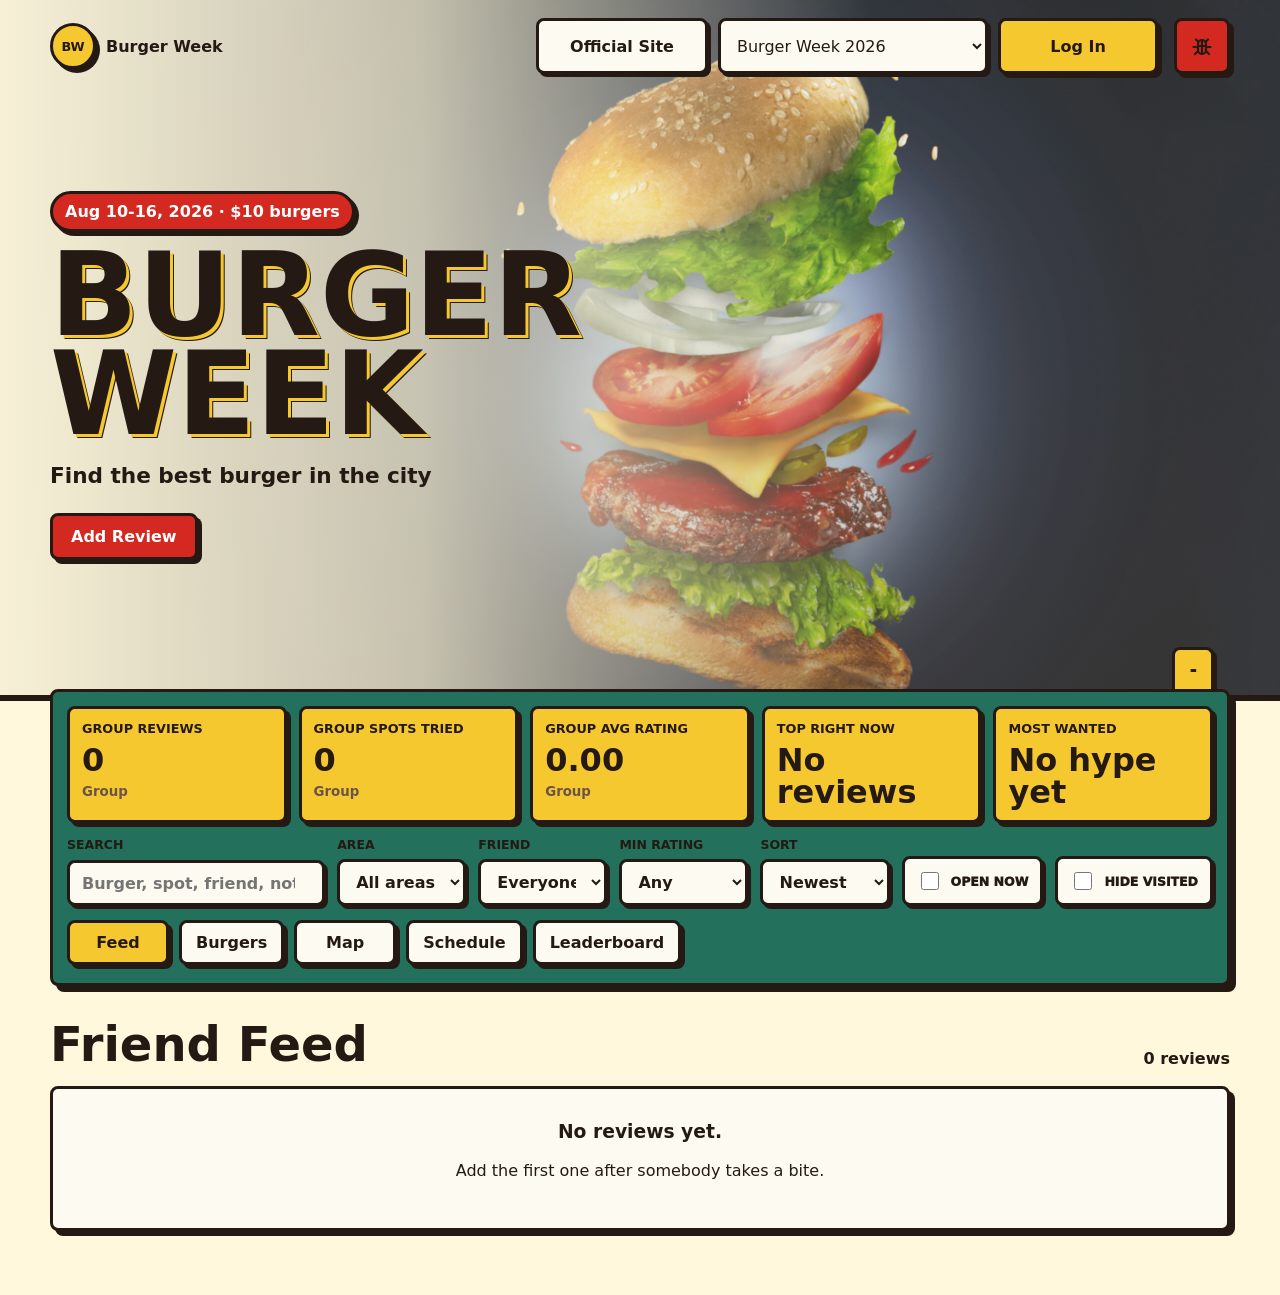
==== commit 3a3de4db: "leaderboard v1" ====
--- a/index.html
+++ b/index.html
@@ -8,7 +8,7 @@
     <link rel="icon" href="assets/icon.svg" type="image/svg+xml">
     <link rel="manifest" href="manifest.webmanifest">
     <link rel="stylesheet" href="assets/vendor/leaflet/leaflet.css">
-    <link rel="stylesheet" href="styles.css?v=70">
+    <link rel="stylesheet" href="styles.css?v=74">
   </head>
   <body>
     <header class="hero">
@@ -104,6 +104,7 @@
           <button class="tab" type="button" data-view="burgers" role="tab" aria-selected="false">Burgers</button>
           <button class="tab" type="button" data-view="map" role="tab" aria-selected="false">Map</button>
           <button class="tab" type="button" data-view="calendar" role="tab" aria-selected="false">Schedule</button>
+          <button class="tab" type="button" data-view="leaderboard" role="tab" aria-selected="false">Leaderboard</button>
         </div>
       </section>
 
@@ -203,6 +204,26 @@
         <div class="schedule-day-tabs" id="scheduleDayTabs" role="tablist" aria-label="Schedule days"></div>
         <div class="schedule-list" id="scheduleList"></div>
       </section>
+
+      <section id="leaderboardView" class="view" aria-labelledby="leaderboardTitle">
+        <div class="section-heading">
+          <h2 id="leaderboardTitle">Leaderboard</h2>
+        </div>
+        <div class="leaderboard-stack">
+          <div class="leaderboard-panel">
+            <h3>Top 3 Connoisseurs</h3>
+            <div class="leaderboard-table-wrap" id="leaderboardTopThree"></div>
+          </div>
+          <div class="leaderboard-awards" id="leaderboardAwards"></div>
+          <div class="leaderboard-panel">
+            <div class="leaderboard-panel-heading">
+              <h3>Top Connoisseurs</h3>
+              <button class="ghost-button compact-button" id="leaderboardToggle" type="button" aria-expanded="false" hidden>Show All</button>
+            </div>
+            <div class="leaderboard-table-wrap" id="leaderboardTable"></div>
+          </div>
+        </div>
+      </section>
     </main>
 
     <button class="back-to-section" id="backToSection" type="button" aria-label="Back to current board heading" hidden>
@@ -417,6 +438,6 @@
     <script src="https://cdn.jsdelivr.net/npm/@supabase/supabase-js@2.110.9/dist/umd/supabase.min.js" defer></script>
     <script src="assets/vendor/leaflet/leaflet.js" defer></script>
     <script src="config/supabase.js" defer></script>
-    <script src="app.js?v=70" defer></script>
+    <script src="app.js?v=74" defer></script>
   </body>
 </html>
--- a/styles.css
+++ b/styles.css
@@ -712,6 +712,9 @@
 }
 
 .photo-frame img {
+  position: absolute;
+  inset: 0;
+  display: block;
   width: 100%;
   height: 100%;
   object-fit: cover;
@@ -719,14 +722,15 @@
 }
 
 .review-photo-button.friend-photo-frame img {
-  object-position: center 72%;
+  object-position: center;
 }
 
 .review-photo-button.friend-photo-frame.is-portrait-photo img {
-  object-position: center 78%;
+  object-position: center 45%;
 }
 
 .photo-frame.placeholder-art img {
+  position: static;
   width: min(78%, 250px);
   height: min(78%, 250px);
   object-fit: contain;
@@ -1074,6 +1078,104 @@
   padding: 8px;
 }
 
+.leaderboard-stack {
+  display: grid;
+  gap: 18px;
+}
+
+.leaderboard-panel,
+.leaderboard-award {
+  background: var(--plate);
+  border: var(--line);
+  border-radius: 8px;
+  box-shadow: 5px 5px 0 var(--ink);
+}
+
+.leaderboard-panel {
+  padding: 14px;
+}
+
+.leaderboard-panel h3,
+.leaderboard-panel-heading h3 {
+  margin: 0;
+  font-size: 1.25rem;
+}
+
+.leaderboard-panel > h3 {
+  margin-bottom: 12px;
+}
+
+.leaderboard-panel-heading {
+  display: flex;
+  align-items: center;
+  justify-content: space-between;
+  gap: 12px;
+  margin-bottom: 12px;
+}
+
+.leaderboard-awards {
+  display: grid;
+  grid-template-columns: repeat(2, minmax(0, 1fr));
+  gap: 14px;
+}
+
+.leaderboard-award {
+  display: grid;
+  gap: 6px;
+  min-height: 112px;
+  padding: 14px;
+}
+
+.leaderboard-award span {
+  color: #6a5448;
+  font-weight: 900;
+}
+
+.leaderboard-award strong {
+  align-self: end;
+  font-size: 1.35rem;
+  line-height: 1.05;
+}
+
+.leaderboard-table-wrap {
+  overflow-x: auto;
+}
+
+.leaderboard-table {
+  width: 100%;
+  min-width: 520px;
+  border-collapse: collapse;
+  text-align: left;
+}
+
+.leaderboard-table th,
+.leaderboard-table td {
+  border-bottom: 2px solid rgba(37, 25, 20, 0.18);
+  padding: 10px 8px;
+  vertical-align: top;
+}
+
+.leaderboard-table th {
+  color: #6a5448;
+  font-size: 0.78rem;
+  font-weight: 950;
+  text-transform: uppercase;
+}
+
+.leaderboard-table td {
+  font-weight: 850;
+}
+
+.leaderboard-table td:first-child,
+.leaderboard-table td:nth-child(3) {
+  width: 1%;
+  white-space: nowrap;
+}
+
+.leaderboard-table tbody tr:last-child td {
+  border-bottom: 0;
+}
+
 .burger-list {
   display: grid;
   gap: 14px;
@@ -2335,6 +2437,7 @@
   .schedule-form,
   .schedule-item,
   .comment-form,
+  .leaderboard-awards,
   .review-grid,
   .map-shell,
   .map-options,
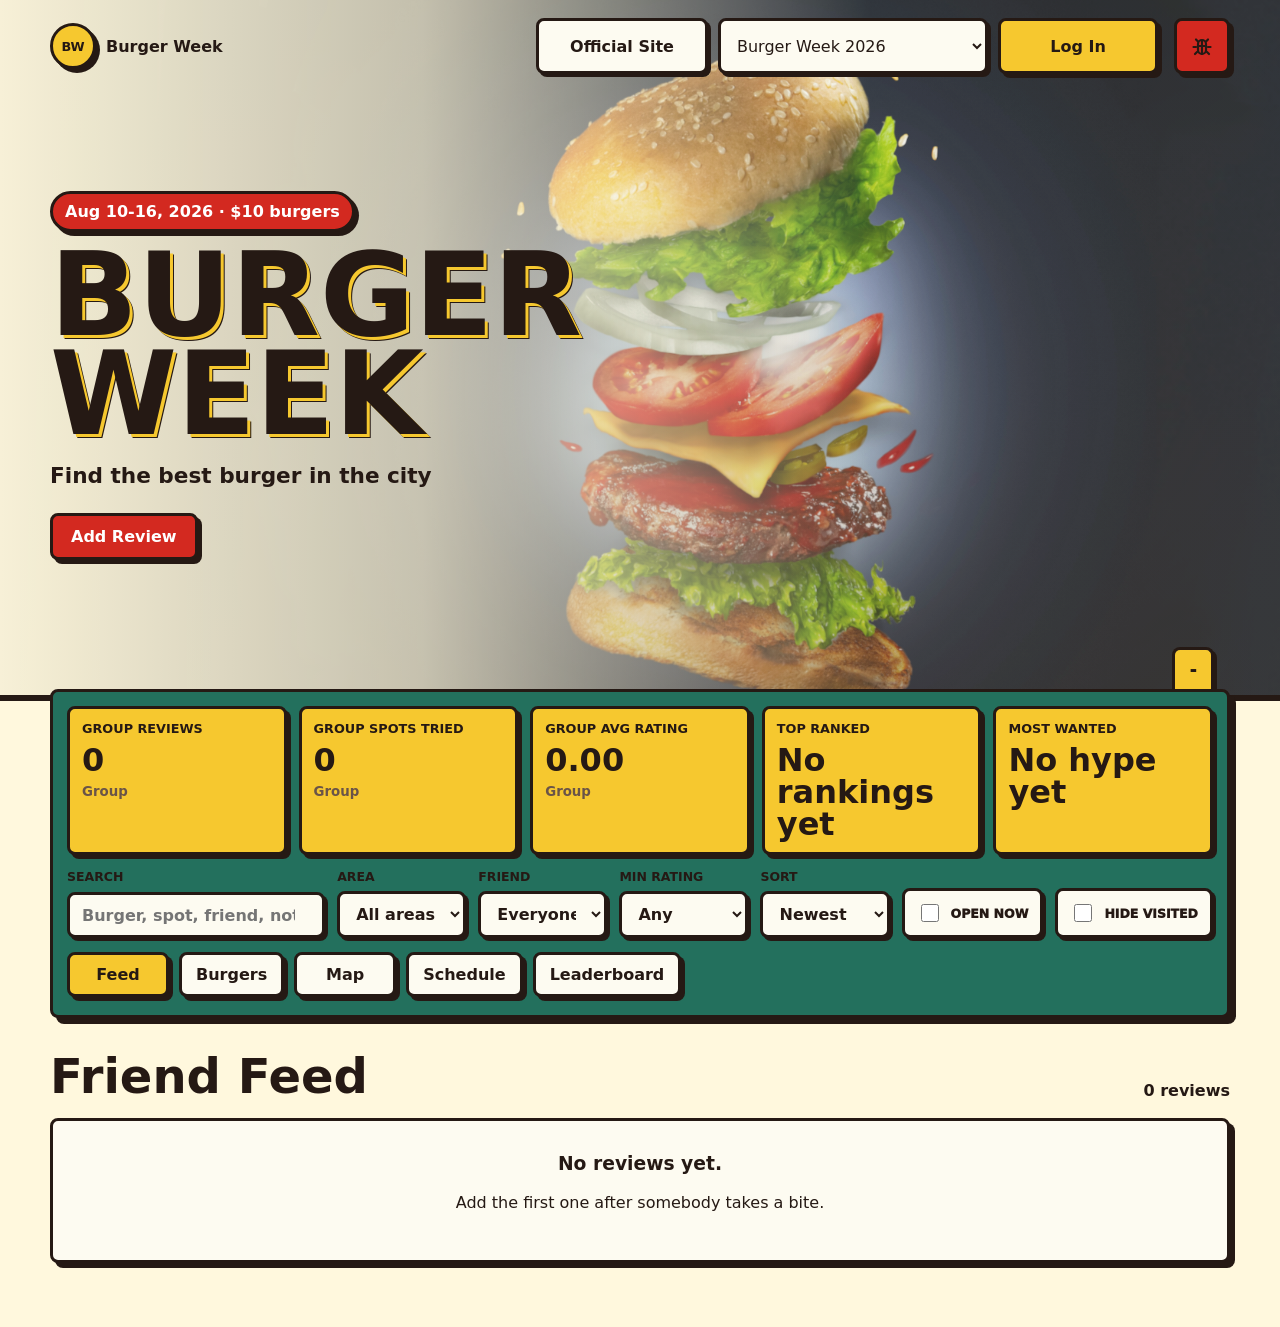
==== commit a98270e4: "Stat box update, leaderboard update" ====
--- a/index.html
+++ b/index.html
@@ -8,7 +8,7 @@
     <link rel="icon" href="assets/icon.svg" type="image/svg+xml">
     <link rel="manifest" href="manifest.webmanifest">
     <link rel="stylesheet" href="assets/vendor/leaflet/leaflet.css">
-    <link rel="stylesheet" href="styles.css?v=74">
+    <link rel="stylesheet" href="styles.css?v=77">
   </head>
   <body>
     <header class="hero">
@@ -86,7 +86,7 @@
                 <option value="recent">Newest</option>
                 <option value="rating">Highest rated</option>
                 <option value="restaurant">Restaurant A-Z</option>
-                <option value="available">Available soonest</option>
+                <option value="visited">Most visited</option>
               </select>
             </label>
             <label class="filter-check">
@@ -211,13 +211,13 @@
         </div>
         <div class="leaderboard-stack">
           <div class="leaderboard-panel">
-            <h3>Top 3 Connoisseurs</h3>
+            <h3>Top 3 Eaters</h3>
             <div class="leaderboard-table-wrap" id="leaderboardTopThree"></div>
           </div>
           <div class="leaderboard-awards" id="leaderboardAwards"></div>
           <div class="leaderboard-panel">
             <div class="leaderboard-panel-heading">
-              <h3>Top Connoisseurs</h3>
+              <h3>Top Eaters</h3>
               <button class="ghost-button compact-button" id="leaderboardToggle" type="button" aria-expanded="false" hidden>Show All</button>
             </div>
             <div class="leaderboard-table-wrap" id="leaderboardTable"></div>
@@ -438,6 +438,6 @@
     <script src="https://cdn.jsdelivr.net/npm/@supabase/supabase-js@2.110.9/dist/umd/supabase.min.js" defer></script>
     <script src="assets/vendor/leaflet/leaflet.js" defer></script>
     <script src="config/supabase.js" defer></script>
-    <script src="app.js?v=74" defer></script>
+    <script src="app.js?v=77" defer></script>
   </body>
 </html>
--- a/styles.css
+++ b/styles.css
@@ -1081,6 +1081,7 @@
 .leaderboard-stack {
   display: grid;
   gap: 18px;
+  min-width: 0;
 }
 
 .leaderboard-panel,
@@ -1092,6 +1093,8 @@
 }
 
 .leaderboard-panel {
+  min-width: 0;
+  overflow: hidden;
   padding: 14px;
 }
 
@@ -1138,14 +1141,27 @@
 }
 
 .leaderboard-table-wrap {
+  max-width: 100%;
   overflow-x: auto;
+  -webkit-overflow-scrolling: touch;
 }
 
 .leaderboard-table {
   width: 100%;
-  min-width: 520px;
+  min-width: 360px;
   border-collapse: collapse;
   text-align: left;
+}
+
+.leaderboard-table.is-wide {
+  min-width: 520px;
+}
+
+.leaderboard-crown {
+  display: inline-block;
+  margin-right: 6px;
+  color: var(--bun-deep);
+  font-weight: 950;
 }
 
 .leaderboard-table th,
